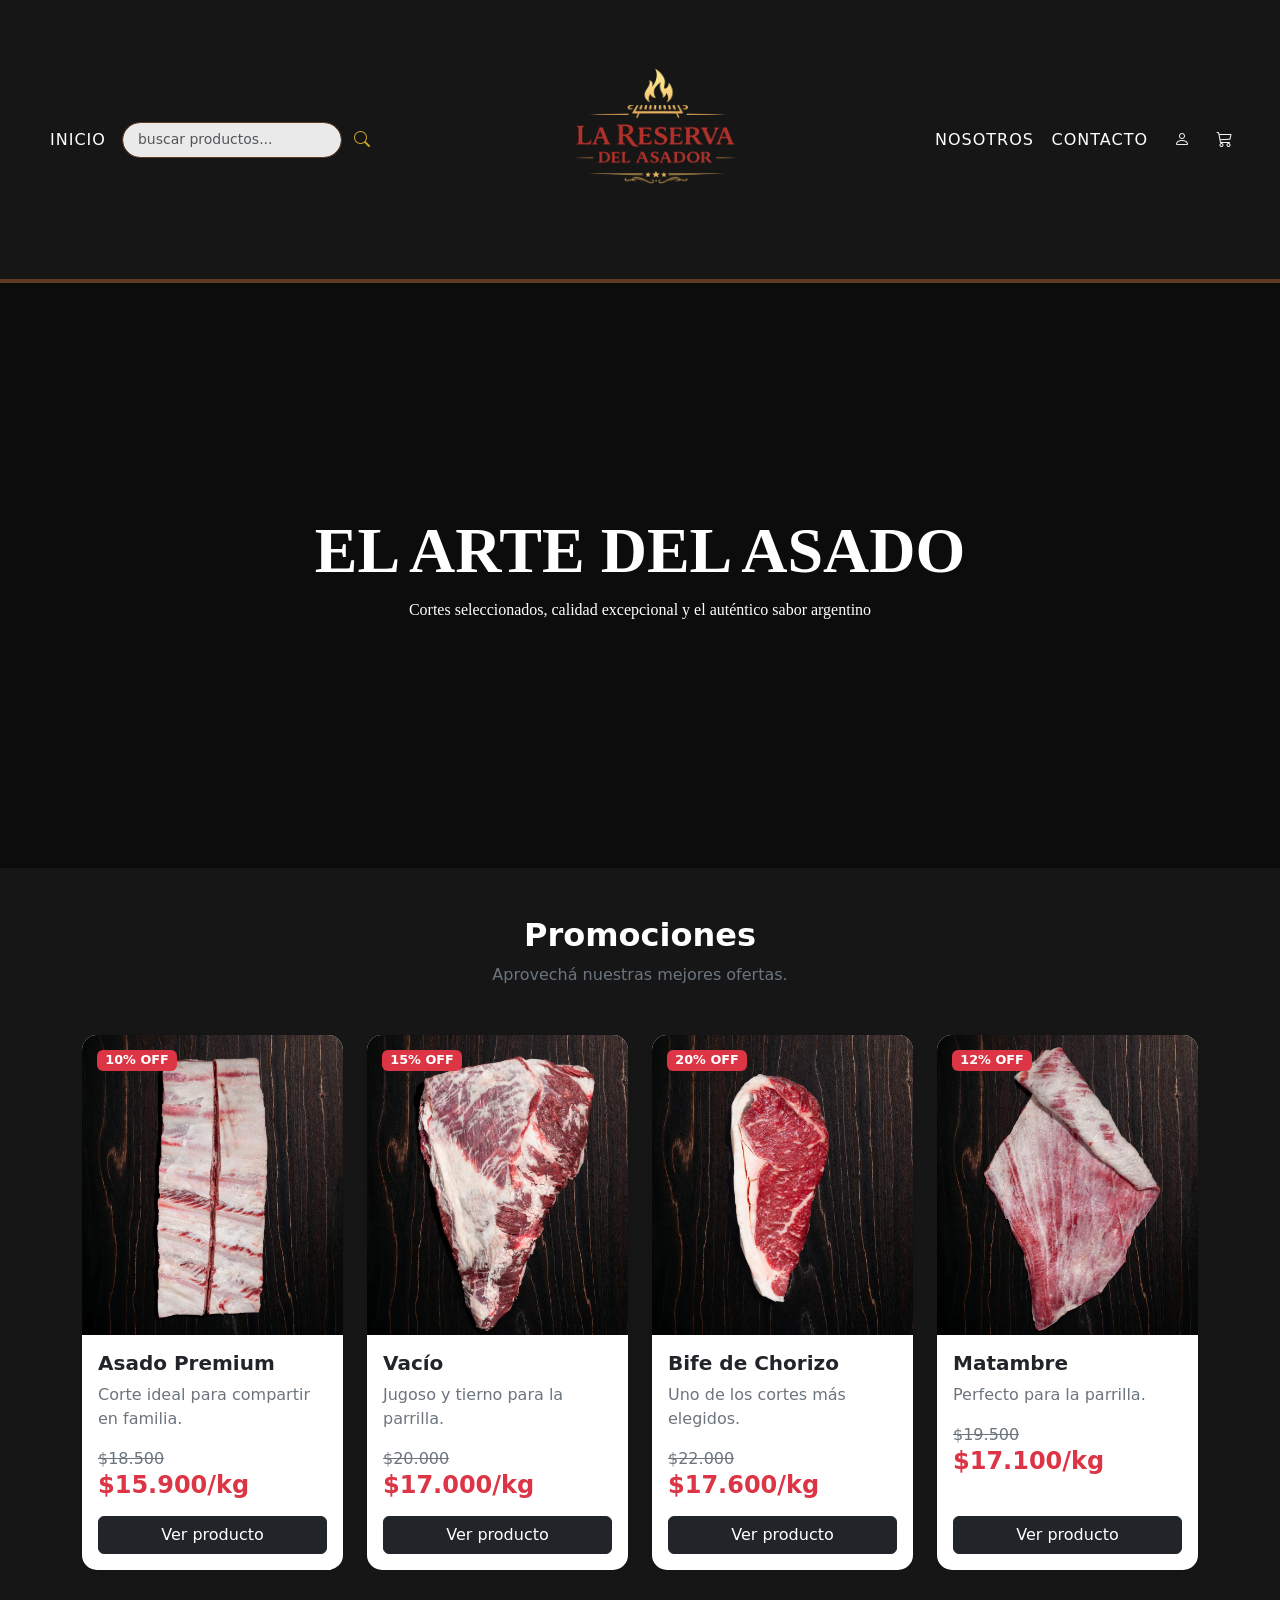
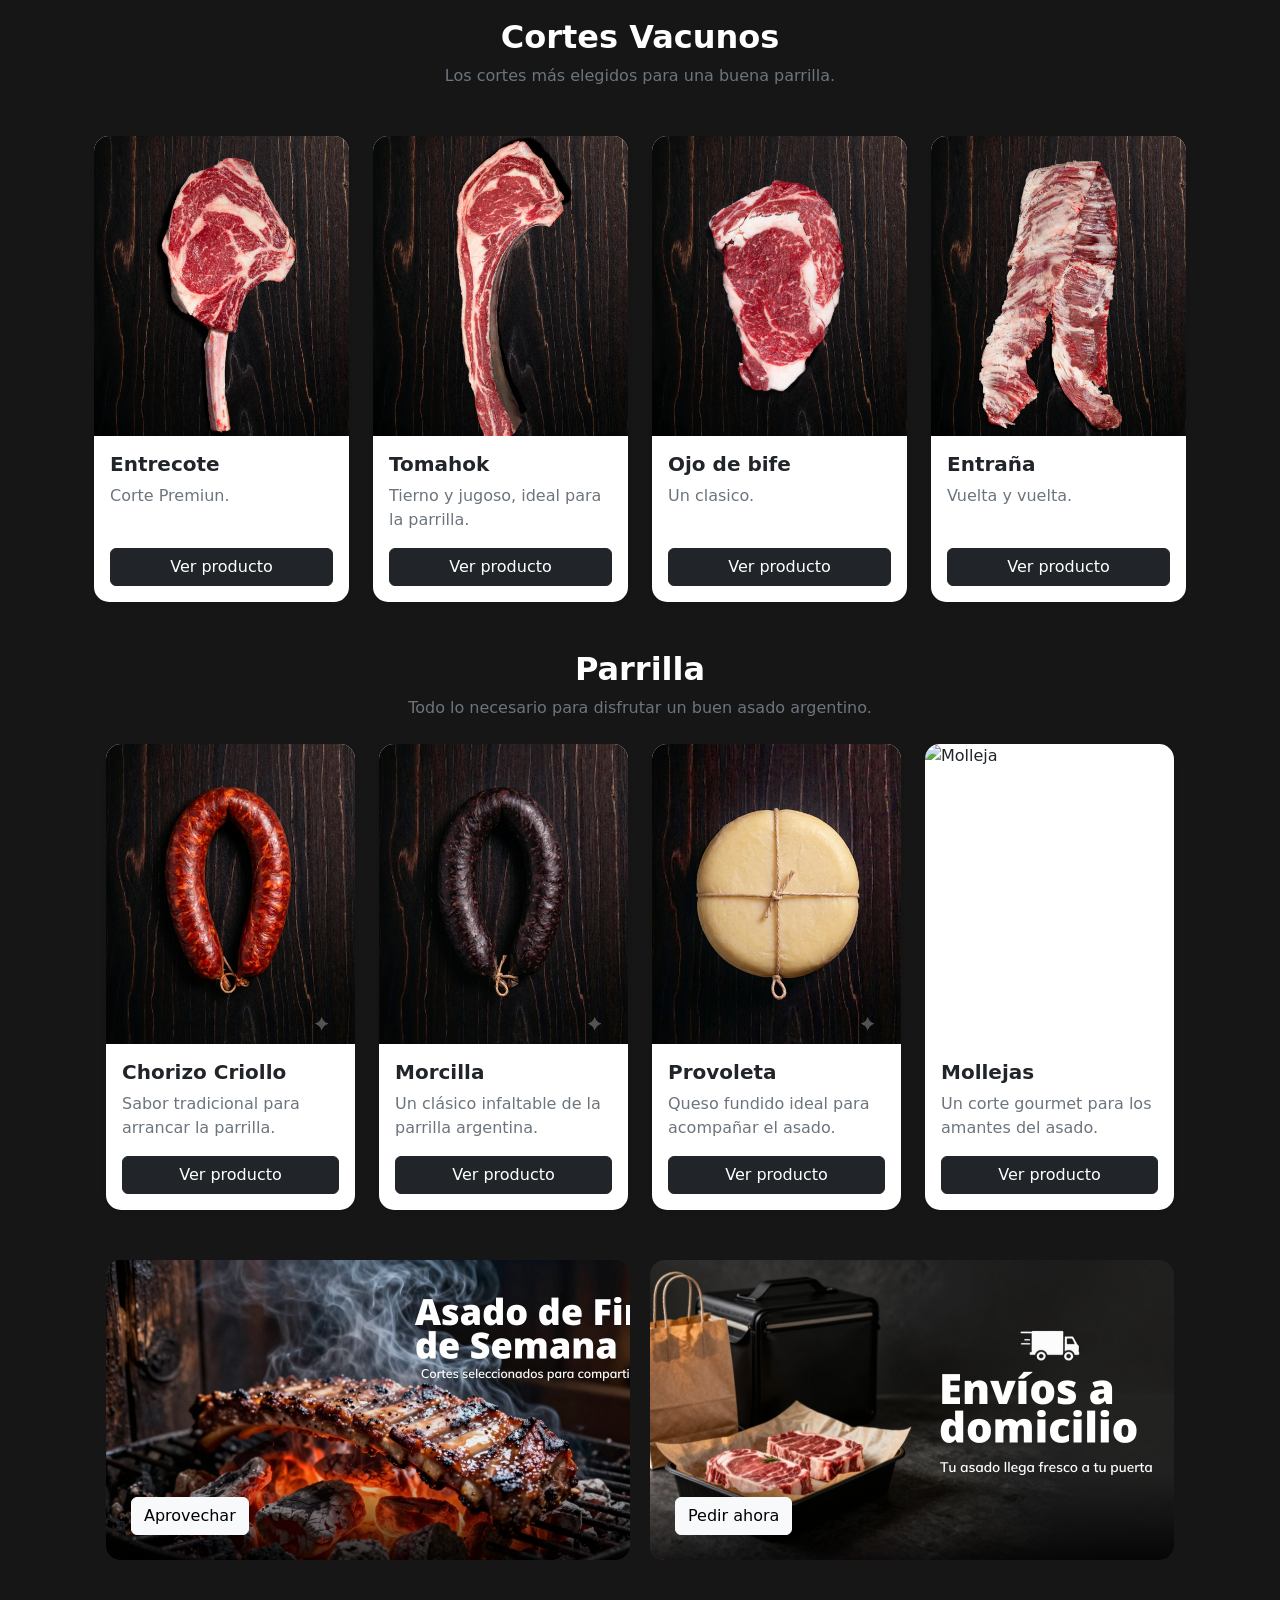
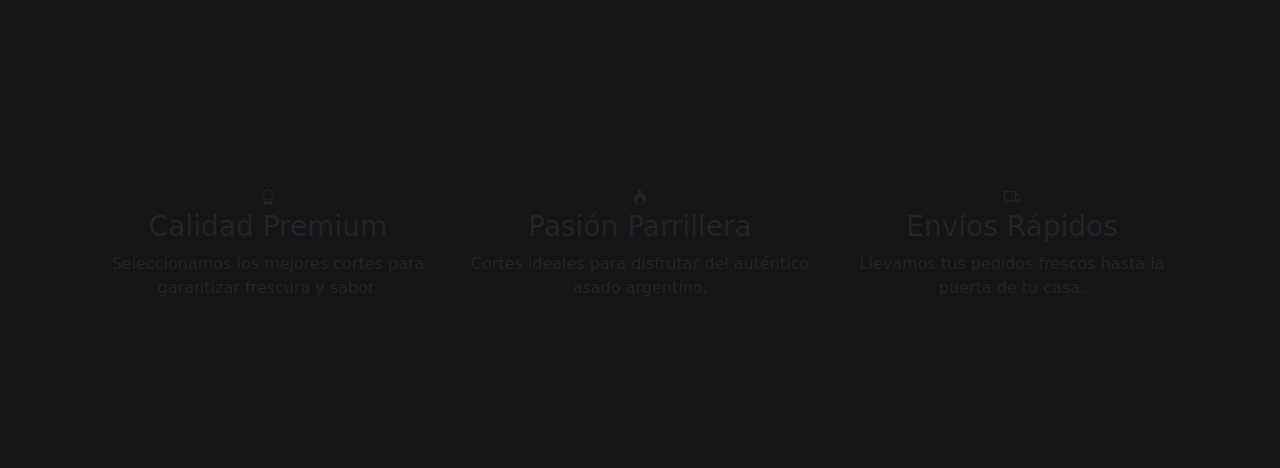
==== index.html @ 4f74feed "agrugue publicidades" ====
<!doctype html>
<html lang="es">

<head>
    <meta charset="UTF-8" />
    <meta name="viewport" content="width=device-width, initial-scale=1.0" />
    <meta name="description" content="Tienda de carne" />
    <meta name="author" content="Mariano Gonzalez, Maximo Paz, Matias Romano" />
    <meta name="keywords" content="carne,wagyu,premium,argentina" />
    <link
      rel="shortcut icon"
      href="./assets/img/logo.png"
      type="image/x-icon"
    />
    <link
      href="https://cdn.jsdelivr.net/npm/bootstrap@5.3.8/dist/css/bootstrap.min.css"
      rel="stylesheet"
      integrity="sha384-sRIl4kxILFvY47J16cr9ZwB07vP4J8+LH7qKQnuqkuIAvNWLzeN8tE5YBujZqJLB"
      crossorigin="anonymous"
    />
    <link rel="stylesheet" href="https://cdn.jsdelivr.net/npm/bootstrap-icons@1.13.1/font/bootstrap-icons.min.css">
    <link rel="stylesheet" href="css/style.css" />
    <title>La Reserva Del asador</title>
</head>

<body>
    <header>
      <nav class="navbar navbar-expand-lg">
     <div class="container-fluid">
          <button
            class="navbar-toggler"
            type="button"
            data-bs-toggle="collapse"
            data-bs-target="#navbarSupportedContent"
            aria-controls="navbarSupportedContent"
            aria-expanded="false"
            aria-label="Toggle navigation"
          >
            <span class="navbar-toggler-icon"></span>
          </button>
          <div class="collapse navbar-collapse" id="navbarSupportedContent">
          <section class="parte1 flex-grow-1">
            <div class="d-flex flex-column flex-lg-row align-items-lg-center gap-2 list-unstyled">
              <ul class="navbar-nav">
              <li class="nav-item">
                <a class="nav-link active text-white  text-decoration-none" aria-current="page" href="./index.html">INICIO</a>
              </li>
              </ul>
              <form class="d-flex" role="search">
              <input
                class="form-control form-control-sm"
                type="search"
                placeholder="buscar productos..."
                aria-label="search"
              />
              <button
              class="btn btn-outline-success" type="submit">
            <i class="bi bi-search"></i>
              </button>
            </form>
            </div>
          </section>
            <section class="parte2 d-flex flex-grow-1 justify-content-center py-2">
            <a href="." class="text-center mx-auto d-none d-lg-block">
              <img src="../assets/img/logo.png" alt="reserva del asador" width="350">
            </a>
          </section>
           <section class="parte3 d-flex flex-grow-1 flex-column flex-lg-row align-items-lg-center justify-content-lg-end ms-lg-auto gap-3">
            <div class="d-flex flex-column flex-lg-row align-items-lg-center gap-2">
                <a class="nav-link active text-white text-decoration-none" href="./pages/Nosotros.html">NOSOTROS</a>
                <a class="nav-link active text-white text-decoration-none" href="./pages/Contacto.html">CONTACTO</a>
            </div>
            <div class="d-flex gap-3">
             <a class="nav-link text-white" href="./pages/login.html"><i class="bi bi-person"></i></a>
              <a class="nav-link text-white" href="./pages/carrito.html"><i class="bi bi-cart3"></i></a>
            </div>
          </section>
          </div>
        </div>
      </nav>
    </header>
    <main>
        <section class="hero">
            <video autoplay muted loop playsinline>
            <source src="assets/img/hero.mp4" type="video/mp4">
            </video>
            <div class="overlay"></div>
            <div class="hero-content">
        <h1>  EL ARTE DEL ASADO</h1>
        <p>Cortes seleccionados, calidad excepcional y el auténtico sabor argentino</p>
      </div>
        </section>
       <section class="container py-5">
    <div class="text-center mb-5">
        <h2 class="fw-bold text-white"> Promociones</h2>
        <p class="text-secondary">Aprovechá nuestras mejores ofertas.</p>
    </div>
    <div class="row g-4">
        <div class="col-lg-3 col-md-6">
            <div class="card producto h-100 shadow-sm">
                <span class="badge bg-danger oferta">10% OFF</span>
                <img src="assets/img/asado-x7-et-b4302d19a2f95bd7f217579442209513-480-0.webp" class="card-img-top" alt="Asado">
                <div class="card-body d-flex flex-column">
                    <h5 class="card-title fw-bold">Asado Premium</h5>
                    <p class="card-text text-secondary">
                        Corte ideal para compartir en familia.
                    </p>
                    <p class="text-decoration-line-through text-secondary mb-0">
                        $18.500
                    </p>
                    <h4 class="text-danger fw-bold mb-3">
                        $15.900/kg
                    </h4>
                    <a href="./pages/error404.html" class="btn btn-dark mt-auto">
                        Ver producto
                    </a>
                </div>
            </div>
        </div>
        <div class="col-lg-3 col-md-6">
            <div class="card producto h-100 shadow-sm">
                <span class="badge bg-danger oferta">15% OFF</span>
                <img src="assets/img/punta-vacio-e4ce3d15fbaf72975f17579475606417-480-0.webp" class="card-img-top" alt="Vacío">
                <div class="card-body d-flex flex-column">
                    <h5 class="card-title fw-bold">Vacío</h5>
                    <p class="card-text text-secondary">
                        Jugoso y tierno para la parrilla.
                    </p>
                    <p class="text-decoration-line-through text-secondary mb-0">
                        $20.000
                    </p>
                    <h4 class="text-danger fw-bold mb-3">
                        $17.000/kg
                    </h4>
                    <a href="./pages/error404.html" class="btn btn-dark mt-auto">
                        Ver producto
                    </a>
                </div>
            </div>
        </div>
        <div class="col-lg-3 col-md-6">
            <div class="card producto h-100 shadow-sm">
                <span class="badge bg-danger oferta">20% OFF</span>
                <img src="assets/img/bife-angosto-et-2b1f290b19474d147717579452114239-480-0.webp" class="card-img-top" alt="Bife">
                <div class="card-body d-flex flex-column">
                    <h5 class="card-title fw-bold">Bife de Chorizo</h5>
                    <p class="card-text text-secondary">
                        Uno de los cortes más elegidos.
                    </p>
                    <p class="text-decoration-line-through text-secondary mb-0">
                        $22.000
                    </p>
                    <h4 class="text-danger fw-bold mb-3">
                        $17.600/kg
                    </h4>
                    <a href="./pages/error404.html" class="btn btn-dark mt-auto">
                        Ver producto
                    </a>
                </div>
            </div>
        </div>
        <div class="col-lg-3 col-md-6">
            <div class="card producto h-100 shadow-sm">
                <span class="badge bg-danger oferta">12% OFF</span>
                <img src="assets/img/matambre-et-2850015b5b3d0ee9ce17579472770587-480-0.webp" class="card-img-top" alt="Matambre">
                <div class="card-body d-flex flex-column">
                    <h5 class="card-title fw-bold">Matambre</h5>
                    <p class="card-text text-secondary">
                        Perfecto para la parrilla.
                    </p>
                    <p class="text-decoration-line-through text-secondary mb-0">
                        $19.500
                    </p>
                    <h4 class="text-danger fw-bold mb-3">
                        $17.100/kg
                    </h4>
                    <a href="pages/error404.html" class="btn btn-dark mt-auto">
                        Ver producto
                    </a>
                </div>
            </div>
        </div>
    </div>
    <section class="container py-5">

  <div class="text-center mb-5">
    <h2 class="fw-bold text-white"> Cortes Vacunos</h2>
    <p class="text-secondary">Los cortes más elegidos para una buena parrilla.</p>
  </div>

  <div class="row g-4">

    <div class="col-lg-3 col-md-6">
      <div class="card producto h-100 shadow-sm">
        <img src="assets/img/entrecot.webp" class="card-img-top" alt="Asado">

        <div class="card-body d-flex flex-column">
          <h5 class="card-title fw-bold">Entrecote</h5>

          <p class="card-text text-secondary">
            Corte Premiun.
          </p>

          <a href="./pages/asado.html" class="btn btn-dark mt-auto">
            Ver producto
          </a>
        </div>
      </div>
    </div>

    <!-- Vacío -->
    <div class="col-lg-3 col-md-6">
      <div class="card producto h-100 shadow-sm">
        <img src="assets/img/tomahawk.webp" class="card-img-top" alt="Vacío">

        <div class="card-body d-flex flex-column">
          <h5 class="card-title fw-bold">Tomahok</h5>

          <p class="card-text text-secondary">
            Tierno y jugoso, ideal para la parrilla.
          </p>

          <a href="./pages/vacio.html" class="btn btn-dark mt-auto">
            Ver producto
          </a>
        </div>
      </div>
    </div>

    <!-- Bife -->
    <div class="col-lg-3 col-md-6">
      <div class="card producto h-100 shadow-sm">
        <img src="assets/img/ojo de fibe.webp" class="card-img-top" alt="Bife">

        <div class="card-body d-flex flex-column">
          <h5 class="card-title fw-bold">Ojo de bife</h5>

          <p class="card-text text-secondary">
            Un clasico.
          </p>

          <a href="./pages/bife.html" class="btn btn-dark mt-auto">
            Ver producto
          </a>
        </div>
      </div>
    </div>

    <!-- Matambre -->
    <div class="col-lg-3 col-md-6">
      <div class="card producto h-100 shadow-sm">
        <img src="assets/img/entraña.webp" class="card-img-top" alt="Matambre">

        <div class="card-body d-flex flex-column">
          <h5 class="card-title fw-bold">Entraña</h5>

          <p class="card-text text-secondary">
            Vuelta y vuelta.
          </p>

          <a href="./pages/matambr" class="btn btn-dark mt-auto">
            Ver producto
          </a>
        </div>
      </div>
    </div>

  </div>
  <section class="container py-5">

  <div class="text-center mb-4">
    <h2 class="fw-bold text-white">Parrilla</h2>
    <p class="text-secondary">
      Todo lo necesario para disfrutar un buen asado argentino.
    </p>
  </div>


  <div class="row g-4">

    <div class="col-lg-3 col-md-6">
      <div class="card producto h-100 shadow-sm">

        <img src="assets/img/Gemini_Generated_Image_dvu68edvu68edvu6.png" 
        class="card-img-top imagen-producto" 
        alt="Chorizo">

        <div class="card-body d-flex flex-column">

          <h5 class="fw-bold">
            Chorizo Criollo
          </h5>

          <p class="text-secondary">
            Sabor tradicional para arrancar la parrilla.
          </p>

          <a href="assets/img/Gemini_Generated_Image_dvu68edvu68edvu6.png" 
          class="btn btn-dark mt-auto">
            Ver producto
          </a>

        </div>

      </div>
    </div>


    <div class="col-lg-3 col-md-6">
      <div class="card producto h-100 shadow-sm">

        <img src="assets/img/Morcilla.png" 
        class="card-img-top imagen-producto" 
        alt="Morcilla">

        <div class="card-body d-flex flex-column">

          <h5 class="fw-bold">
            Morcilla
          </h5>

          <p class="text-secondary">
            Un clásico infaltable de la parrilla argentina.
          </p>

          <a href="./pages/morcilla.html" 
          class="btn btn-dark mt-auto">
            Ver producto
          </a>

        </div>

      </div>
    </div>


    <div class="col-lg-3 col-md-6">
      <div class="card producto h-100 shadow-sm">

        <img src="assets/img/provoleta.png" 
        class="card-img-top imagen-producto" 
        alt="Provoleta">

        <div class="card-body d-flex flex-column">

          <h5 class="fw-bold">
            Provoleta
          </h5>

          <p class="text-secondary">
            Queso fundido ideal para acompañar el asado.
          </p>

          <a href="./pages/provoleta.html" 
          class="btn btn-dark mt-auto">
            Ver producto
          </a>

        </div>

      </div>
    </div>


    <div class="col-lg-3 col-md-6">
      <div class="card producto h-100 shadow-sm">

        <img src="assets/img/molleja.jpg" 
        class="card-img-top imagen-producto" 
        alt="Molleja">

        <div class="card-body d-flex flex-column">

          <h5 class="fw-bold">
            Mollejas
          </h5>

          <p class="text-secondary">
            Un corte gourmet para los amantes del asado.
          </p>

          <a href="./pages/molleja.html" 
          class="btn btn-dark mt-auto">
            Ver producto
          </a>

        </div>

      </div>
    </div>

  </div>
  <section class="publicidades">

  <div class="publicidad">
    <img src="assets/img/Publicidad.jpg" alt="Promo asado">

    <div class="publicidad-texto">

      <a href="#" class="btn btn-light">
        Aprovechar
      </a>
    </div>

  </div>


  <div class="publicidad">
    <img src="assets/img/Publicidad Envíos a domicilio.jpg" alt="Envíos">

    <div class="publicidad-texto">

      <a href="#" class="btn btn-light">
        Pedir ahora
      </a>
    </div>

  </div>

</section>

</section>
</section>

<section class="calidad-section">

    <div class="container">

        <div class="row text-center">

            <div class="col-lg-4 mb-4">

                <div class="beneficio-card">

                    <div class="beneficio-icono">
                        <i class="bi bi-award"></i>
                    </div>

                    <h3 class="beneficio-titulo">
                        Calidad Premium
                    </h3>

                    <p class="beneficio-texto">
                        Seleccionamos los mejores cortes para garantizar frescura y sabor.
                    </p>

                </div>

            </div>

            <div class="col-lg-4 mb-4">

                <div class="beneficio-card">

                    <div class="beneficio-icono">
                        <i class="bi bi-fire"></i>
                    </div>

                    <h3 class="beneficio-titulo">
                        Pasión Parrillera
                    </h3>

                    <p class="beneficio-texto">
                        Cortes ideales para disfrutar del auténtico asado argentino.
                    </p>

                </div>

            </div>

            <div class="col-lg-4 mb-4">

                <div class="beneficio-card">

                    <div class="beneficio-icono">
                        <i class="bi bi-truck"></i>
                    </div>

                    <h3 class="beneficio-titulo">
                        Envíos Rápidos
                    </h3>

                    <p class="beneficio-texto">
                        Llevamos tus pedidos frescos hasta la puerta de tu casa.
                    </p>

                </div>

            </div>

        </div>

    </div>


    <script src="https://cdn.jsdelivr.net/npm/bootstrap@5.3.8/dist/js/bootstrap.bundle.min.js"
        integrity="sha384-FKyoEForCGlyvwx9Hj09JcYn3nv7wiPVlz7YYwJrWVcXK/BmnVDxM+D2scQbITxI"
        crossorigin="anonymous"></script>
</body>

</html>
---- css/style.css ----
:root {
    --color-negro: #161616;
    --color-madera: #5e3a22;
    --color-dorado: #c9a227;
    --color-blanco: #f5f5f5;
    --color-gris: #eaeaea;
}
.hero{
    position: relative;
    width: 100%;
    height: 65vh;
    overflow: hidden;
}

.hero video{
    width: 100%;
    height: 100%;
    object-fit: cover;
}
.overlay{
    position: absolute;
    top: 0;
    left: 0;
    width: 100%;
    height: 100%;
    background: rgba(0, 0, 0, 0.45); 
    z-index: 1;
}


.hero-content{
    position: absolute;
    top: 0;
    left: 0;
    width: 100%;
    height: 100%;

    display: flex;
    flex-direction: column;
    justify-content: center; 
    align-items: center;    

    z-index: 2;
    color: white;
    text-align: center;
}

.hero-content h1{
    font-family:"cinzel";
    font-size: 4rem;
    font-weight: bold;
}


.hero-content p{
    font-family: "montserrat";
    font-size: 1.0rem;
    
}
@media (max-width: 768px){

    .hero{
        height: 50vh;
    }

    .hero-content h1{
        font-size: 2.2rem;
    }

    .hero-content p{
        font-size: 1rem;
    }
 }

.navbar{
    background-color: var(--color-negro);
    padding: 15px 30px;
    display: flex;
    justify-content: space-between;
    align-items: center ;
    position: sticky;
    top: 0;
    border-bottom: 4px solid var(--color-madera); 
    text-decoration: none;
}
.parte1 .nav-link{
    flex-grow: 1;
    padding: 0 30px;
    color: var(--color-blanco);
    font-weight: 500;
    letter-spacing: 1px;
    text-decoration: none;
}
.parte1 .form-control{
    background-color: var(--color-gris);
    border:1px solid var(--color-madera);
    color: var(--color-negro);
    border-radius: 20px;
    padding: 6px 15px;
    min-width: 220px;
}
.parte1  .form-control:focus{
    background-color: var(--color-blanco);
    border-color: var(--color-dorado);
    box-shadow: 0 0 0 0. 15rem rgba(201, 162, 39);
} 
.parte1 .nav-link:hover
.parte1 .nav-link.active{
    color: var(--color-dorado);
}
.parte1 .btn-outline-success{
    color: var(--color-dorado);
    border-color: var(--color-dorado);
    border: none;
}
.parte1 .btn-outline-success:hover{
    background-color: var(--color-dorado);
    color: var(--color-negro);
    border-color: var(--color-dorado);

}
.parte3 .nav-link{
    font-weight: 500;
    letter-spacing: 1px;
    padding: 0.5rem 0.3rem;
}
.parte3 .nav-link:hover{
    color: var(--color-dorado);
}
.parte3 .bi{
    color: var(--color-blanco);
    transition: all 0.3 ease;
}
.parte3 .bi:hover{
    color: var(--color-dorado);
}

.producto{
    border: none;
    border-radius: 15px;
    overflow: hidden;
    transition: .3s;
    
}

.producto img{
    height: 300px;
    object-fit: cover;
    
}

.producto:hover{
    transform: translateY(-8px);
    box-shadow: 0 .5rem 1rem rgba(0,0,0,.25);
}

.oferta{
    position: absolute;
    top: 15px;
    left: 15px;
    z-index: 2;
    font-size: .8rem;
}

.producto .btn:hover{
    background: #C9A227;
    color: #161616;
}
.publicidades {
    display: flex;
    gap: 20px;
    padding: 50px 0;
}


.publicidad {
    position: relative;
    width: 50%;
    height: 300px;
    overflow: hidden;
    border-radius: 15px;
}


.publicidad img {
    width: 100%;
    height: 100%;
    object-fit: cover;
}


.publicidad-texto {
    position: absolute;
    bottom: 0;
    width: 100%;
    padding: 25px;
    color: white;
    background: linear-gradient(
        transparent,
        rgba(0,0,0,0.8)
    );
}
@media (max-width: 767px) {

    .publicidades {
        display: none;
    }

}
body{
    background-color: #161616;
}
.calidad-section{
    background: #161616;
    padding: 80px 0;
}
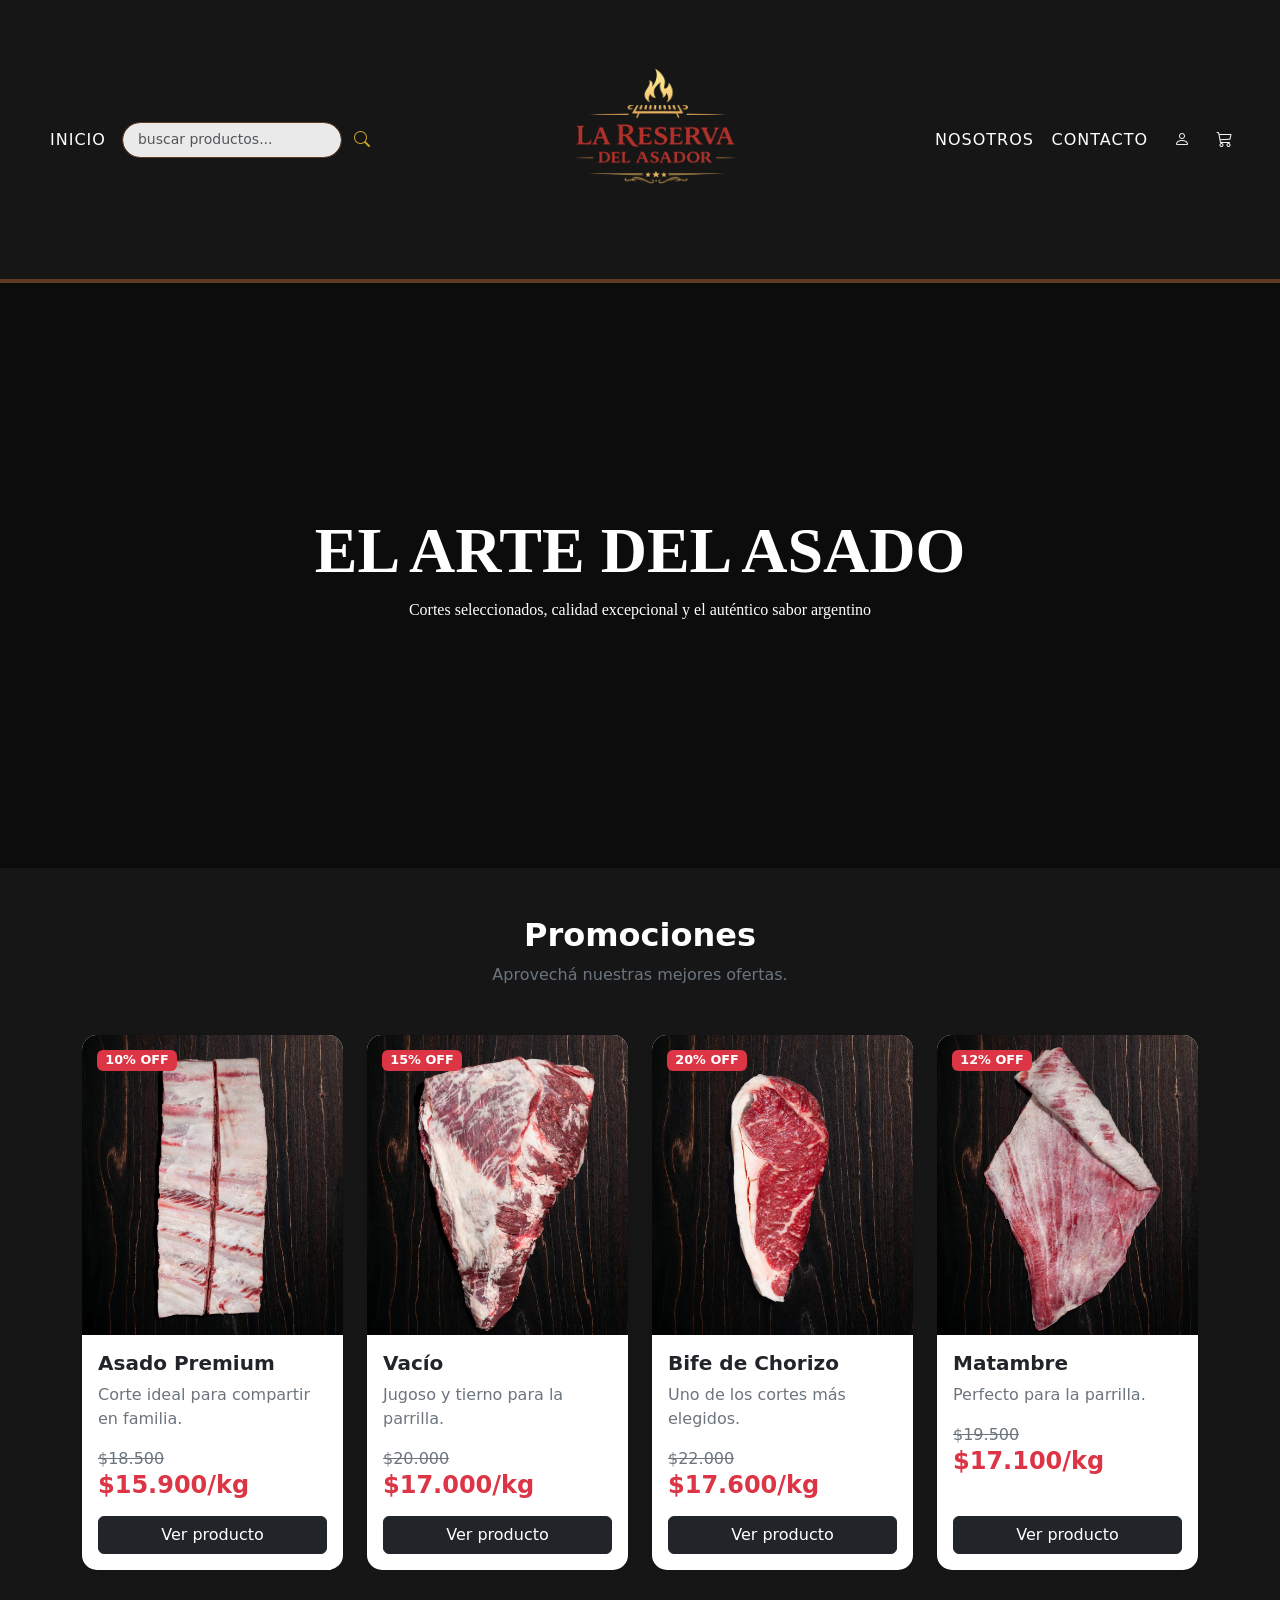
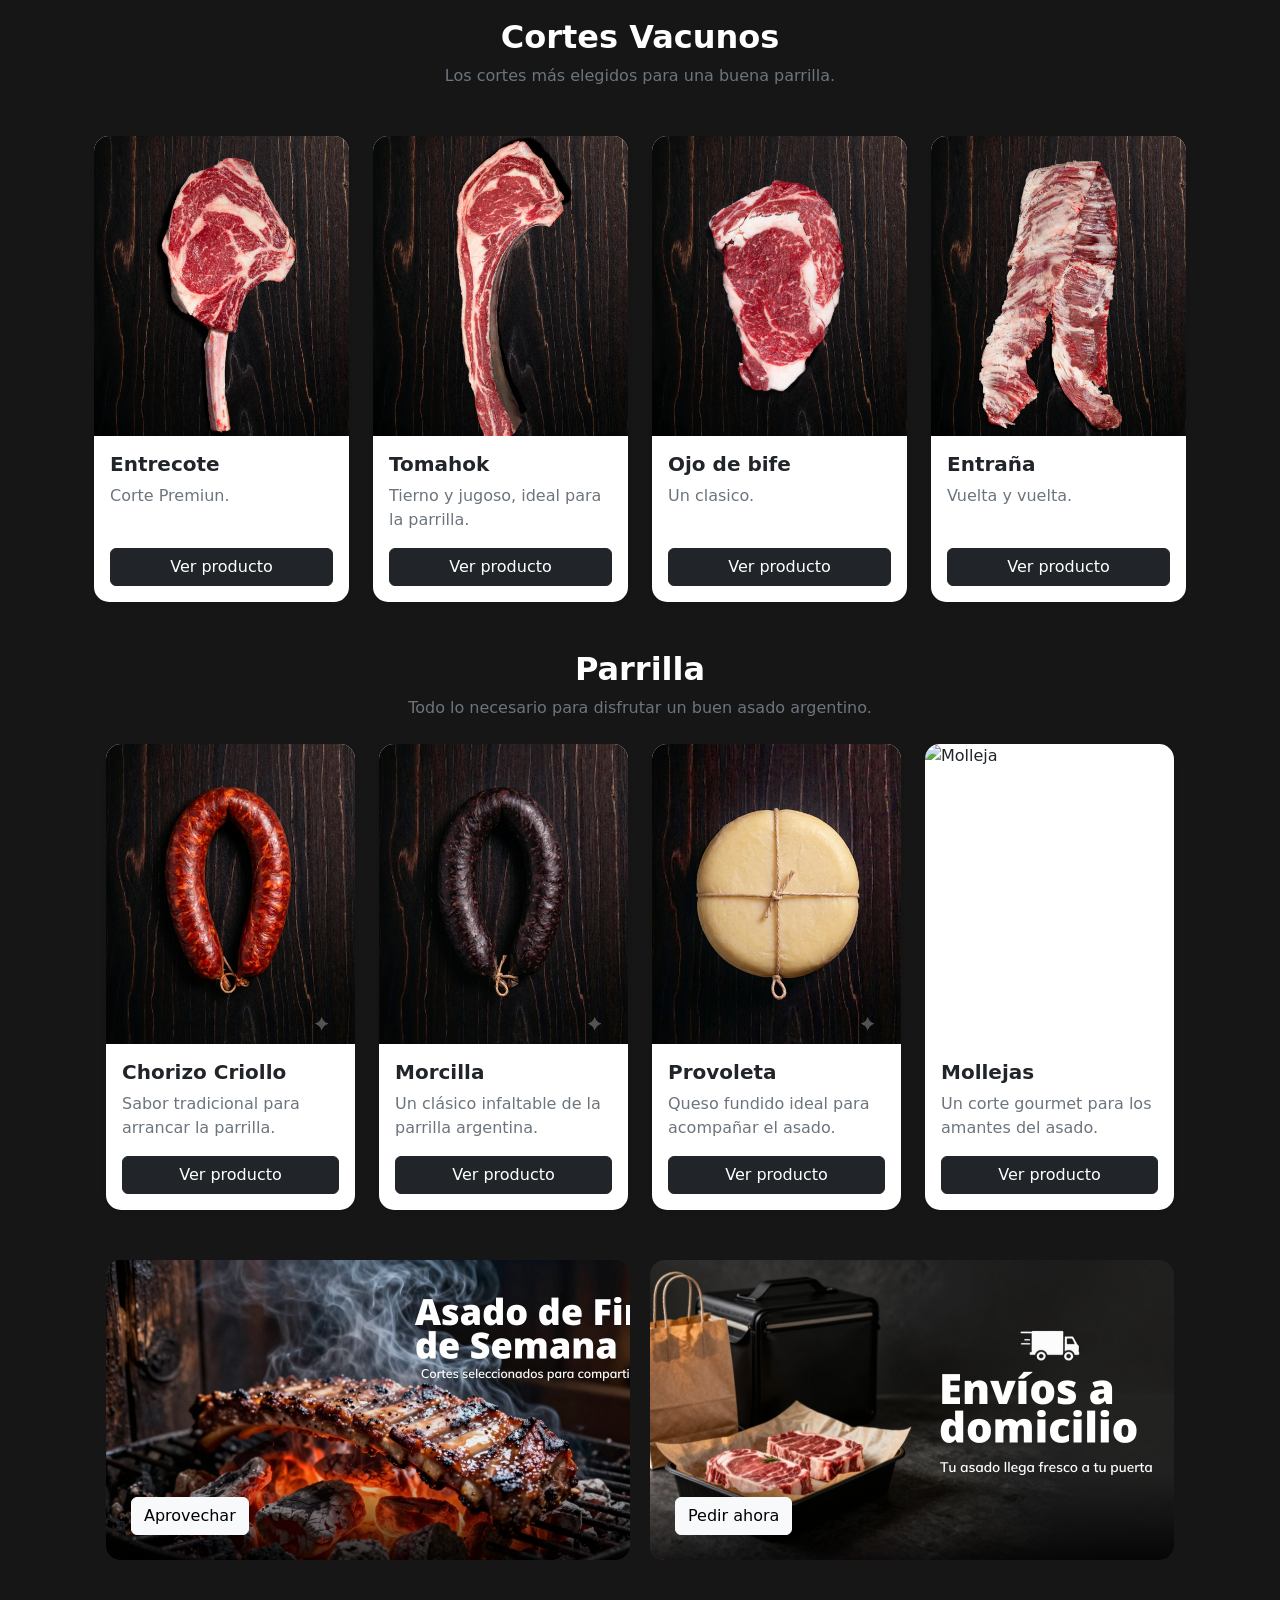
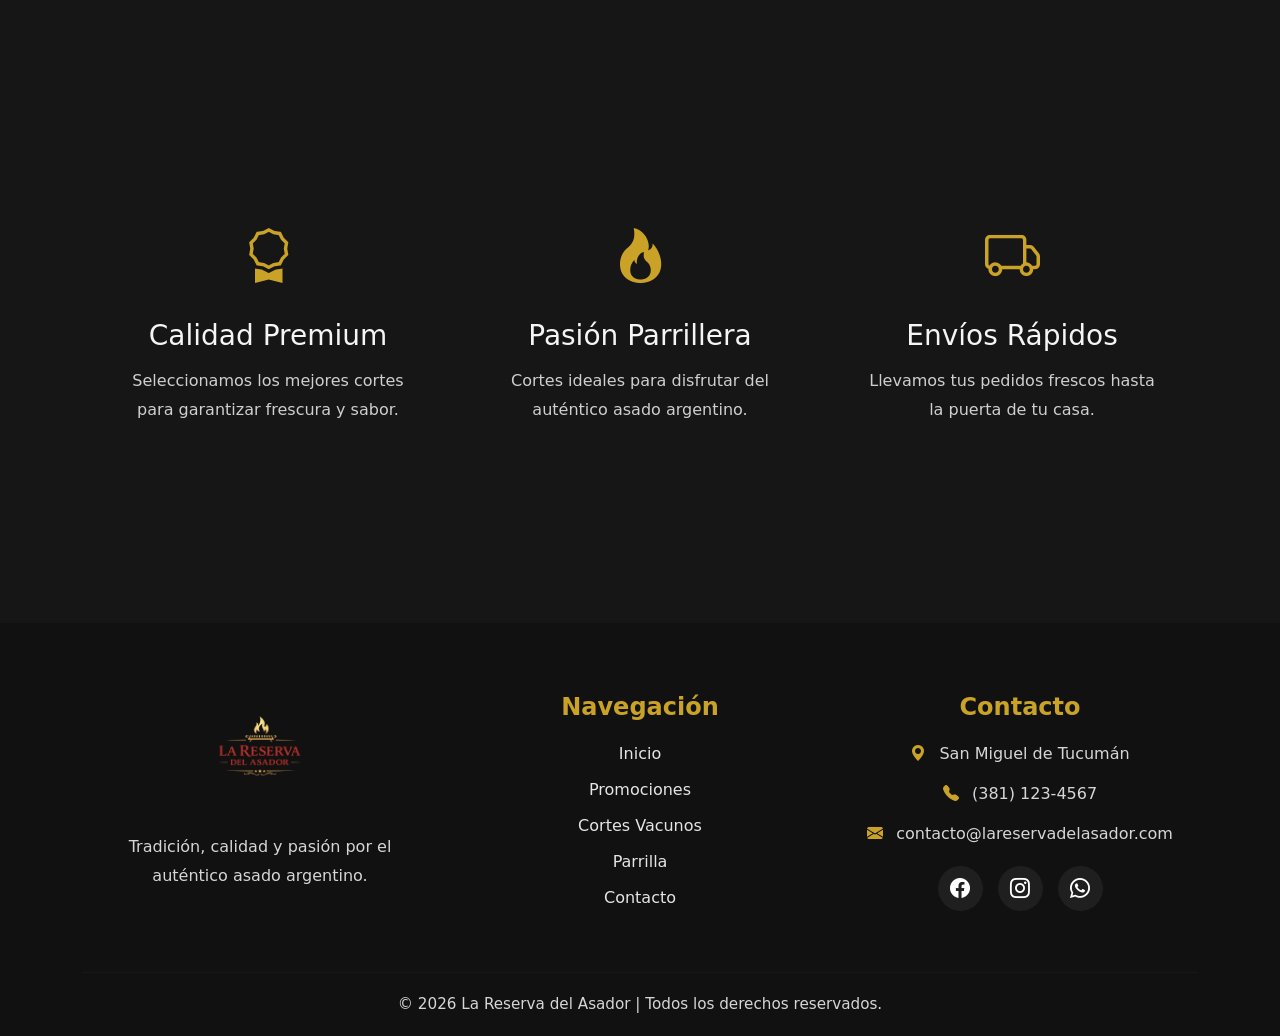
==== commit c7383ff3: "hice algunas correcciones con respecto a las cards" ====
--- a/index.html
+++ b/index.html
@@ -491,7 +491,103 @@
         </div>
 
     </div>
-
+    
+</section>
+
+    </main>
+
+        <footer class="footer-reserva">
+
+    <div class="container">
+
+        <div class="row gy-5 text-center">
+
+            <!-- Logo -->
+            <div class="col-12 col-md-6 col-lg-4">
+
+                <img src="./assets/img/logo.png"
+                     alt="Logo La Reserva del Asador"
+                     class="logo-footer">
+
+                <p class="footer-descripcion">
+                    Tradición, calidad y pasión por el auténtico asado argentino.
+                </p>
+
+            </div>
+
+            <!-- Navegación -->
+            <div class="col-12 col-md-6 col-lg-4">
+
+                <h4>Navegación</h4>
+
+                <ul class="footer-links">
+
+                    <li><a href="#">Inicio</a></li>
+
+                    <li><a href="#">Promociones</a></li>
+
+                    <li><a href="#">Cortes Vacunos</a></li>
+
+                    <li><a href="#">Parrilla</a></li>
+
+                    <li><a href="#">Contacto</a></li>
+
+                </ul>
+
+            </div>
+
+            <!-- Contacto -->
+            <div class="col-12 col-lg-4">
+
+                <h4>Contacto</h4>
+
+                <p>
+                    <i class="bi bi-geo-alt-fill"></i>
+                    San Miguel de Tucumán
+                </p>
+
+                <p>
+                    <i class="bi bi-telephone-fill"></i>
+                    (381) 123-4567
+                </p>
+
+                <p>
+                    <i class="bi bi-envelope-fill"></i>
+                    contacto@lareservadelasador.com
+                </p>
+
+                <div class="redes">
+
+                    <a href="#">
+                        <i class="bi bi-facebook"></i>
+                    </a>
+
+                    <a href="#">
+                        <i class="bi bi-instagram"></i>
+                    </a>
+
+                    <a href="#">
+                        <i class="bi bi-whatsapp"></i>
+                    </a>
+
+                </div>
+
+            </div>
+
+        </div>
+
+        <hr>
+
+        <p class="copyright">
+            © 2026 La Reserva del Asador | Todos los derechos reservados.
+        </p>
+
+    </div>
+
+    </footer>
+    <script src="https://cdn.jsdelivr.net/npm/bootstrap@5.3.8/dist/js/bootstrap.bundle.min.js"
+        integrity="sha384-FKyoEForCGlyvwx9Hj09JcYn3nv7wiPVlz7YYwJrWVcXK/BmnVDxM+D2scQbITxI"
+        crossorigin="anonymous"></script>
 
     <script src="https://cdn.jsdelivr.net/npm/bootstrap@5.3.8/dist/js/bootstrap.bundle.min.js"
         integrity="sha384-FKyoEForCGlyvwx9Hj09JcYn3nv7wiPVlz7YYwJrWVcXK/BmnVDxM+D2scQbITxI"
--- a/css/style.css
+++ b/css/style.css
@@ -214,3 +214,118 @@
     background: #161616;
     padding: 80px 0;
 }
+.beneficio-card{
+    padding: 30px;
+    transition: .3s;
+}
+
+.beneficio-card:hover{
+    transform: translateY(-10px);
+}
+
+.beneficio-icono{
+    font-size: 55px;
+    color: #C9A227;
+    margin-bottom: 20px;
+}
+
+.beneficio-titulo{
+    color: #F5F5F5;
+    margin-bottom: 15px;
+}
+
+.beneficio-texto{
+    color: #cfcfcf;
+    line-height: 1.8;
+}
+.footer-reserva{
+    background-color: #111;
+    padding: 70px 0 20px;
+}
+
+.logo-footer{
+    width: 180px;
+    display: block;
+    margin: 0 auto 20px;
+}
+
+.footer-descripcion{
+    color: #cfcfcf;
+    line-height: 1.8;
+    max-width: 280px;
+    margin: auto;
+}
+
+.footer-reserva h4{
+    color: #C9A227;
+    margin-bottom: 20px;
+    font-weight: 700;
+}
+
+.footer-links{
+    list-style: none;
+    padding: 0;
+    margin: 0;
+}
+
+.footer-links li{
+    margin-bottom: 12px;
+}
+
+.footer-links a{
+    color: #e5e5e5;
+    text-decoration: none;
+    transition: .3s;
+}
+
+.footer-links a:hover{
+    color: #C9A227;
+}
+
+.footer-reserva p{
+    color: #d6d6d6;
+}
+
+.footer-reserva p i{
+    color: #C9A227;
+    margin-right: 8px;
+}
+
+.redes{
+    display: flex;
+    justify-content: center;
+    gap: 15px;
+    margin-top: 20px;
+}
+
+.redes a{
+    width: 45px;
+    height: 45px;
+    border-radius: 50%;
+    background: #1f1f1f;
+    display: flex;
+    justify-content: center;
+    align-items: center;
+    color: #fff;
+    font-size: 20px;
+    transition: .3s;
+    text-decoration: none;
+}
+
+.redes a:hover{
+    background-color: #C9A227;
+    color: #111;
+    transform: translateY(-5px);
+}
+
+.footer-reserva hr{
+    border-color: #333;
+    margin: 50px 0 20px;
+}
+
+.copyright{
+    text-align: center;
+    color: #8f8f8f;
+    margin-bottom: 0;
+    font-size: .95rem;
+}
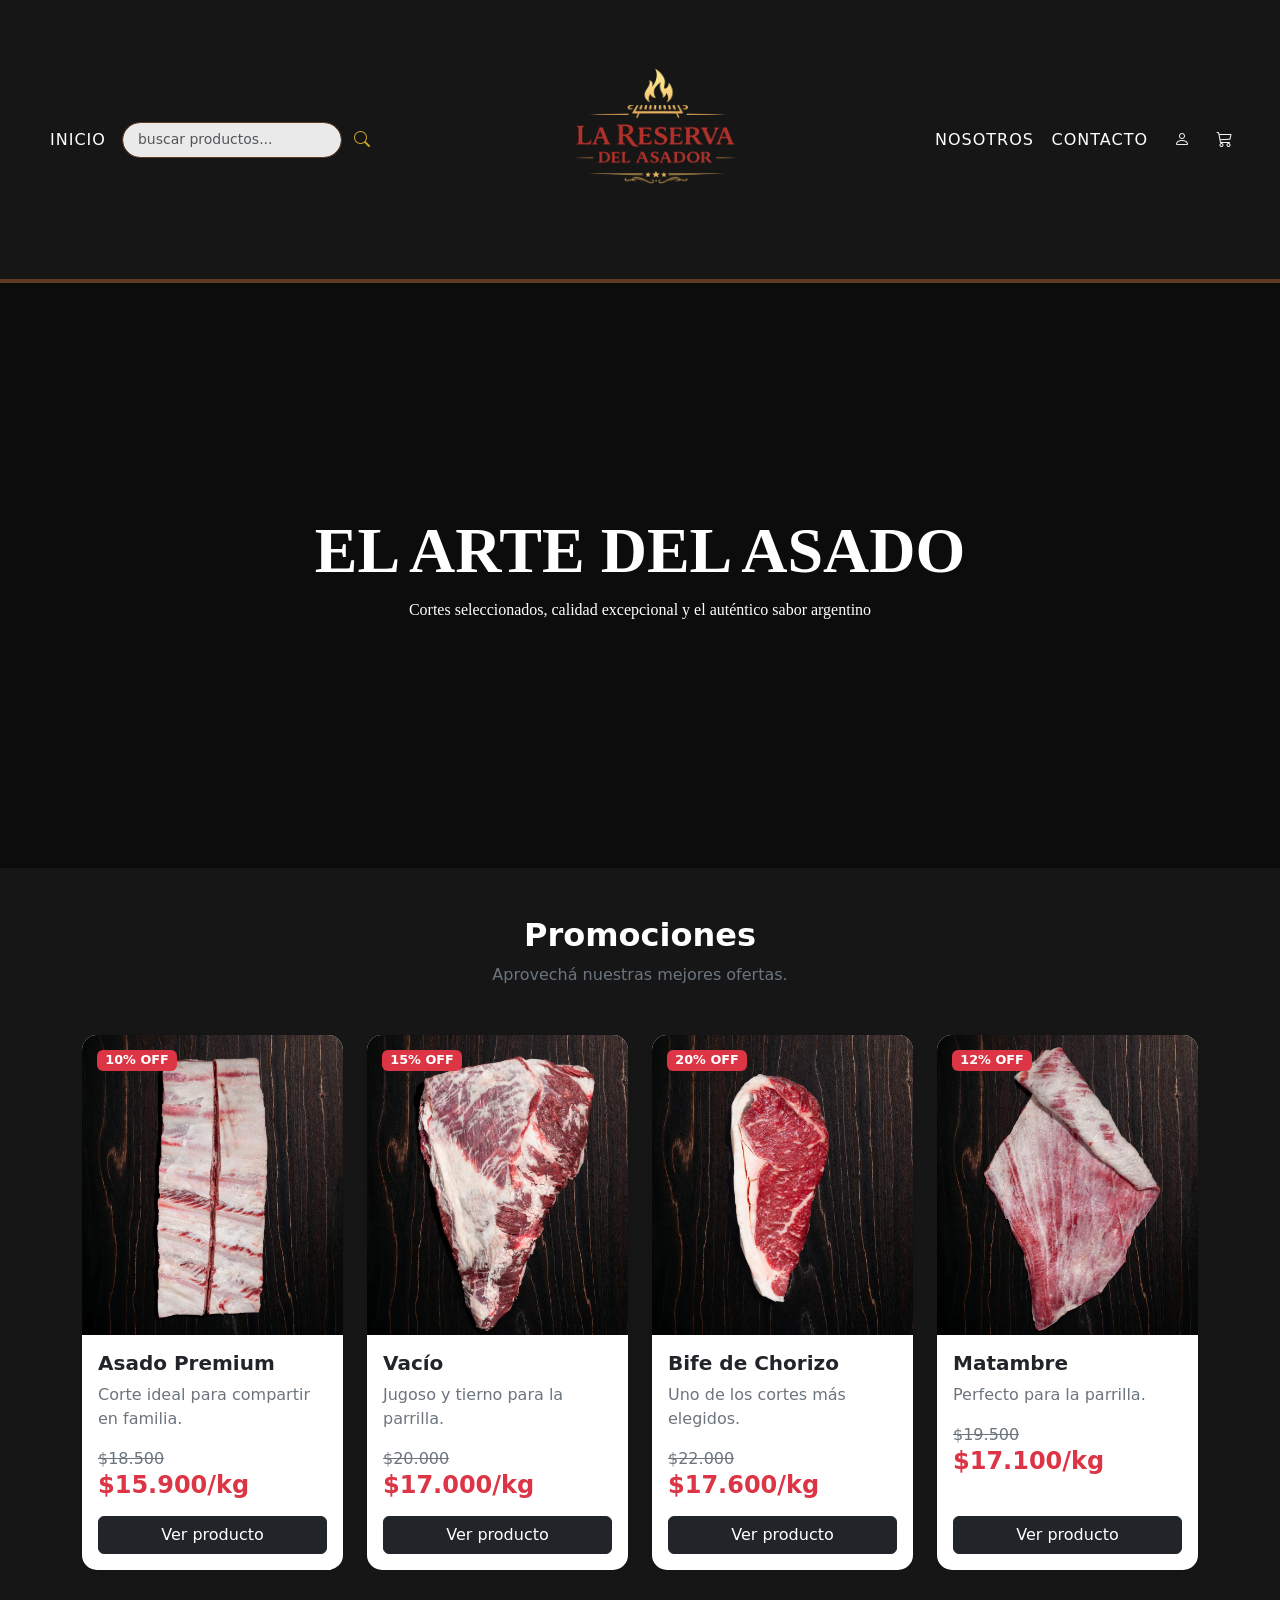
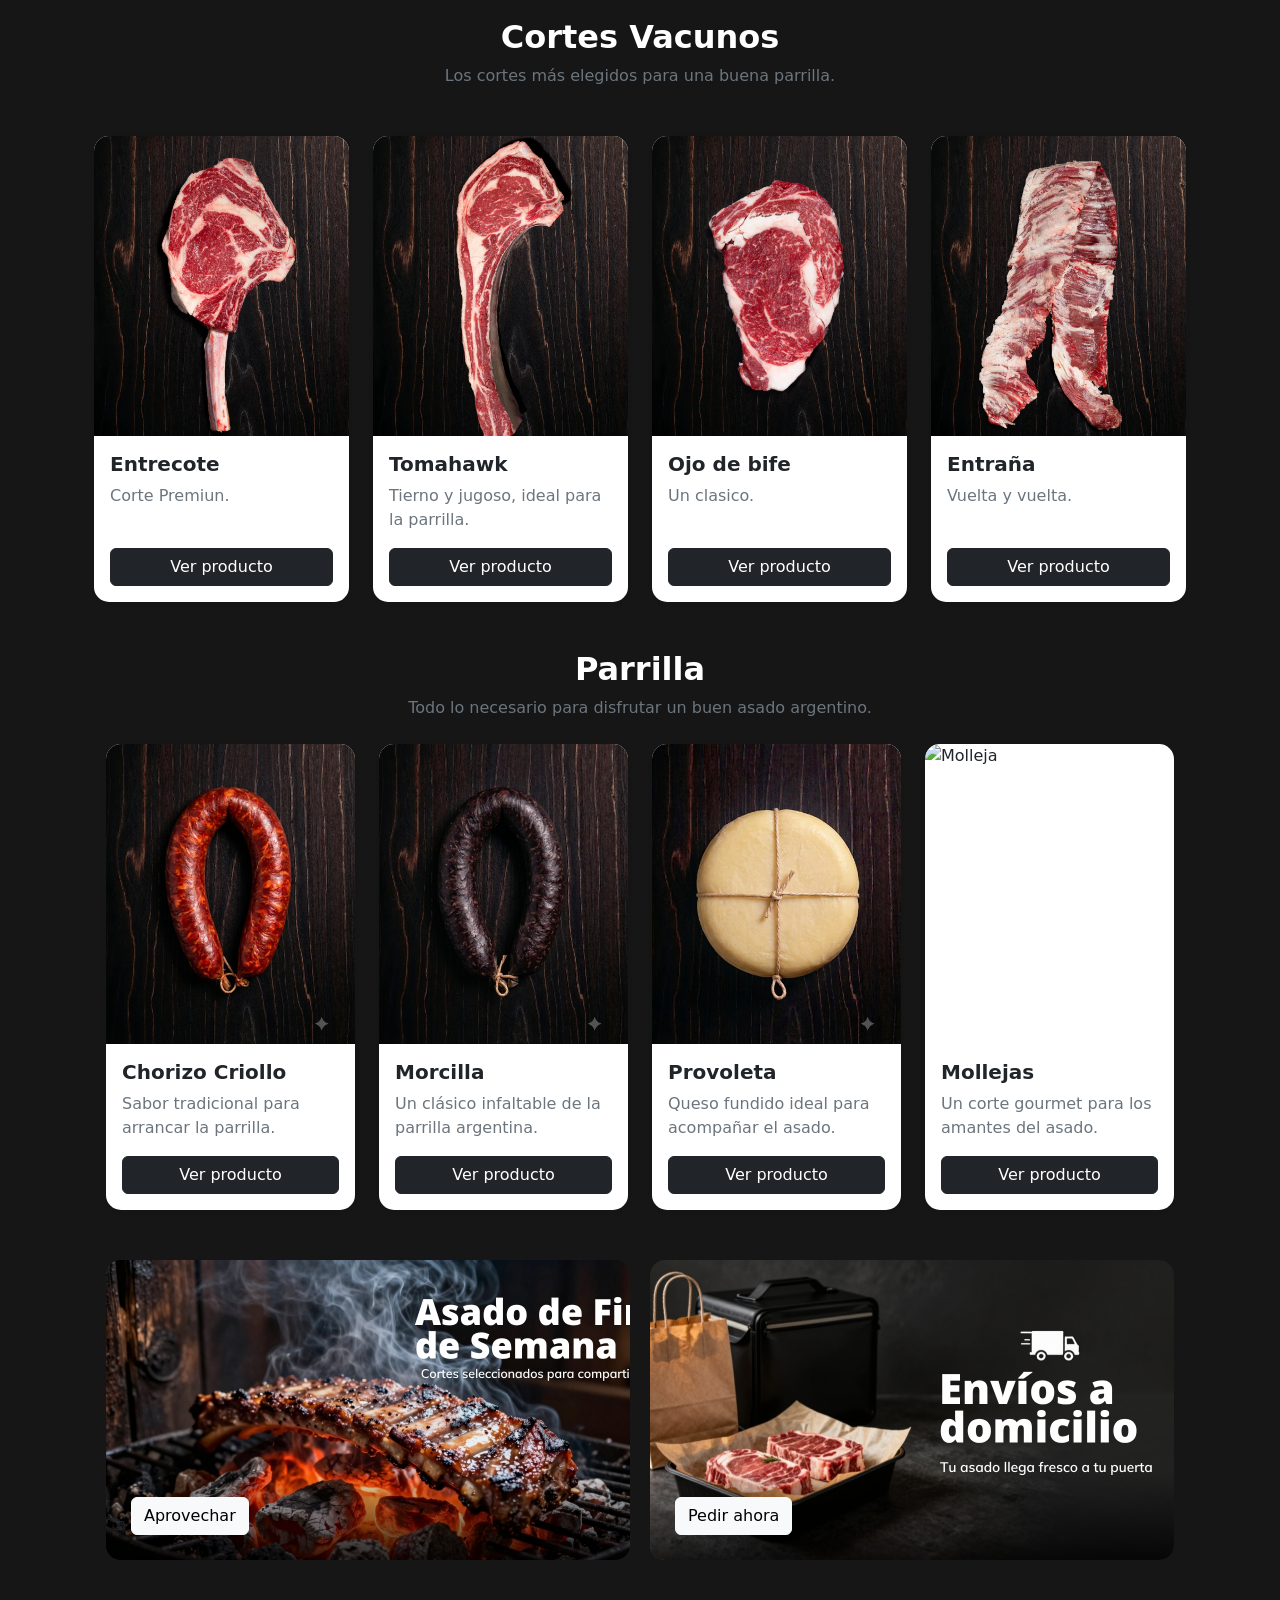
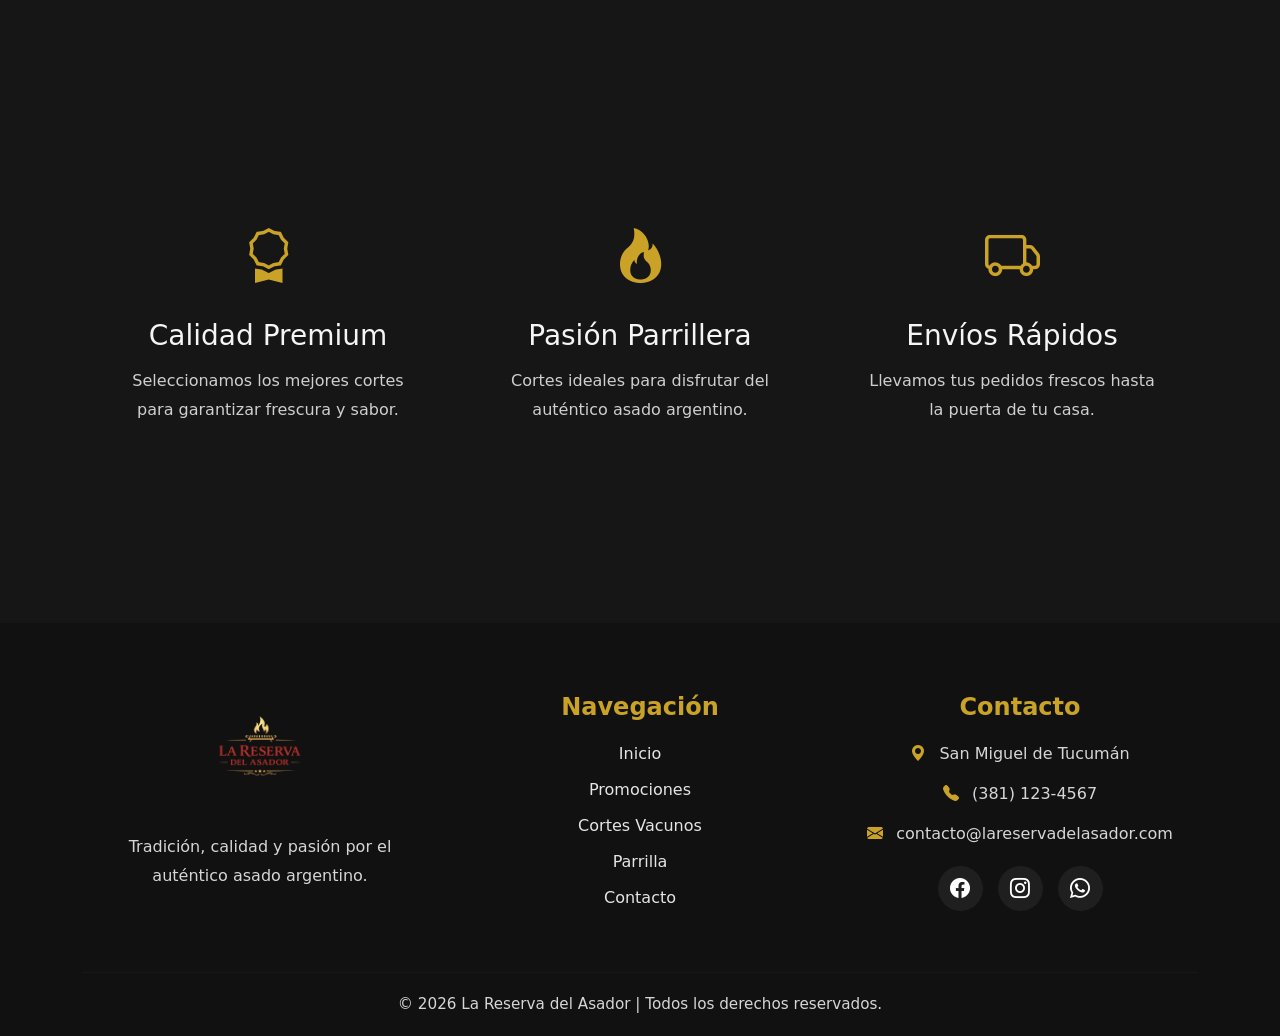
==== commit fd371e3b: "agrega linck y verifica los enlases" ====
--- a/index.html
+++ b/index.html
@@ -7,17 +7,9 @@
     <meta name="description" content="Tienda de carne" />
     <meta name="author" content="Mariano Gonzalez, Maximo Paz, Matias Romano" />
     <meta name="keywords" content="carne,wagyu,premium,argentina" />
-    <link
-      rel="shortcut icon"
-      href="./assets/img/logo.png"
-      type="image/x-icon"
-    />
-    <link
-      href="https://cdn.jsdelivr.net/npm/bootstrap@5.3.8/dist/css/bootstrap.min.css"
-      rel="stylesheet"
-      integrity="sha384-sRIl4kxILFvY47J16cr9ZwB07vP4J8+LH7qKQnuqkuIAvNWLzeN8tE5YBujZqJLB"
-      crossorigin="anonymous"
-    />
+    <link rel="shortcut icon" href="./assets/img/logo.png" type="image/x-icon" />
+    <link href="https://cdn.jsdelivr.net/npm/bootstrap@5.3.8/dist/css/bootstrap.min.css" rel="stylesheet"
+        integrity="sha384-sRIl4kxILFvY47J16cr9ZwB07vP4J8+LH7qKQnuqkuIAvNWLzeN8tE5YBujZqJLB" crossorigin="anonymous" />
     <link rel="stylesheet" href="https://cdn.jsdelivr.net/npm/bootstrap-icons@1.13.1/font/bootstrap-icons.min.css">
     <link rel="stylesheet" href="css/style.css" />
     <title>La Reserva Del asador</title>
@@ -25,566 +17,421 @@
 
 <body>
     <header>
-      <nav class="navbar navbar-expand-lg">
-     <div class="container-fluid">
-          <button
-            class="navbar-toggler"
-            type="button"
-            data-bs-toggle="collapse"
-            data-bs-target="#navbarSupportedContent"
-            aria-controls="navbarSupportedContent"
-            aria-expanded="false"
-            aria-label="Toggle navigation"
-          >
-            <span class="navbar-toggler-icon"></span>
-          </button>
-          <div class="collapse navbar-collapse" id="navbarSupportedContent">
-          <section class="parte1 flex-grow-1">
-            <div class="d-flex flex-column flex-lg-row align-items-lg-center gap-2 list-unstyled">
-              <ul class="navbar-nav">
-              <li class="nav-item">
-                <a class="nav-link active text-white  text-decoration-none" aria-current="page" href="./index.html">INICIO</a>
-              </li>
-              </ul>
-              <form class="d-flex" role="search">
-              <input
-                class="form-control form-control-sm"
-                type="search"
-                placeholder="buscar productos..."
-                aria-label="search"
-              />
-              <button
-              class="btn btn-outline-success" type="submit">
-            <i class="bi bi-search"></i>
-              </button>
-            </form>
-            </div>
-          </section>
-            <section class="parte2 d-flex flex-grow-1 justify-content-center py-2">
-            <a href="." class="text-center mx-auto d-none d-lg-block">
-              <img src="../assets/img/logo.png" alt="reserva del asador" width="350">
-            </a>
-          </section>
-           <section class="parte3 d-flex flex-grow-1 flex-column flex-lg-row align-items-lg-center justify-content-lg-end ms-lg-auto gap-3">
-            <div class="d-flex flex-column flex-lg-row align-items-lg-center gap-2">
-                <a class="nav-link active text-white text-decoration-none" href="./pages/Nosotros.html">NOSOTROS</a>
-                <a class="nav-link active text-white text-decoration-none" href="./pages/Contacto.html">CONTACTO</a>
-            </div>
-            <div class="d-flex gap-3">
-             <a class="nav-link text-white" href="./pages/login.html"><i class="bi bi-person"></i></a>
-              <a class="nav-link text-white" href="./pages/carrito.html"><i class="bi bi-cart3"></i></a>
-            </div>
-          </section>
-          </div>
-        </div>
-      </nav>
+        <nav class="navbar navbar-expand-lg">
+            <div class="container-fluid">
+                <button class="navbar-toggler" type="button" data-bs-toggle="collapse"
+                    data-bs-target="#navbarSupportedContent" aria-controls="navbarSupportedContent"
+                    aria-expanded="false" aria-label="Toggle navigation">
+                    <span class="navbar-toggler-icon"></span>
+                </button>
+                <div class="collapse navbar-collapse" id="navbarSupportedContent">
+                    <section class="parte1 flex-grow-1">
+                        <div class="d-flex flex-column flex-lg-row align-items-lg-center gap-2 list-unstyled">
+                            <ul class="navbar-nav">
+                                <li class="nav-item">
+                                    <a class="nav-link active text-white  text-decoration-none" aria-current="page"
+                                        href="./index.html">INICIO</a>
+                                </li>
+                            </ul>
+                            <form class="d-flex" role="search">
+                                <input class="form-control form-control-sm" type="search"
+                                    placeholder="buscar productos..." aria-label="search" />
+                                <button class="btn btn-outline-success" type="submit">
+                                    <i class="bi bi-search"></i>
+                                </button>
+                            </form>
+                        </div>
+                    </section>
+                    <section class="parte2 d-flex flex-grow-1 justify-content-center py-2">
+                        <a href="." class="text-center mx-auto d-none d-lg-block">
+                            <img src="../assets/img/logo.png" alt="reserva del asador" width="350">
+                        </a>
+                    </section>
+                    <section
+                        class="parte3 d-flex flex-grow-1 flex-column flex-lg-row align-items-lg-center justify-content-lg-end ms-lg-auto gap-3">
+                        <div class="d-flex flex-column flex-lg-row align-items-lg-center gap-2">
+                            <a class="nav-link active text-white text-decoration-none"
+                                href="./pages/Nosotros.html">NOSOTROS</a>
+                            <a class="nav-link active text-white text-decoration-none"
+                                href="./pages/Contacto.html">CONTACTO</a>
+                        </div>
+                        <div class="d-flex gap-3">
+                            <a class="nav-link text-white" href="./pages/login.html"><i class="bi bi-person"></i></a>
+                            <a class="nav-link text-white" href="./pages/carrito.html"><i class="bi bi-cart3"></i></a>
+                        </div>
+                    </section>
+                </div>
+            </div>
+        </nav>
     </header>
     <main>
         <section class="hero">
             <video autoplay muted loop playsinline>
-            <source src="assets/img/hero.mp4" type="video/mp4">
+                <source src="assets/img/hero.mp4" type="video/mp4">
             </video>
             <div class="overlay"></div>
             <div class="hero-content">
-        <h1>  EL ARTE DEL ASADO</h1>
-        <p>Cortes seleccionados, calidad excepcional y el auténtico sabor argentino</p>
-      </div>
+                <h1> EL ARTE DEL ASADO</h1>
+                <p>Cortes seleccionados, calidad excepcional y el auténtico sabor argentino</p>
+            </div>
         </section>
-       <section class="container py-5">
-    <div class="text-center mb-5">
-        <h2 class="fw-bold text-white"> Promociones</h2>
-        <p class="text-secondary">Aprovechá nuestras mejores ofertas.</p>
-    </div>
-    <div class="row g-4">
-        <div class="col-lg-3 col-md-6">
-            <div class="card producto h-100 shadow-sm">
-                <span class="badge bg-danger oferta">10% OFF</span>
-                <img src="assets/img/asado-x7-et-b4302d19a2f95bd7f217579442209513-480-0.webp" class="card-img-top" alt="Asado">
-                <div class="card-body d-flex flex-column">
-                    <h5 class="card-title fw-bold">Asado Premium</h5>
-                    <p class="card-text text-secondary">
-                        Corte ideal para compartir en familia.
-                    </p>
-                    <p class="text-decoration-line-through text-secondary mb-0">
-                        $18.500
-                    </p>
-                    <h4 class="text-danger fw-bold mb-3">
-                        $15.900/kg
-                    </h4>
-                    <a href="./pages/error404.html" class="btn btn-dark mt-auto">
-                        Ver producto
-                    </a>
-                </div>
-            </div>
-        </div>
-        <div class="col-lg-3 col-md-6">
-            <div class="card producto h-100 shadow-sm">
-                <span class="badge bg-danger oferta">15% OFF</span>
-                <img src="assets/img/punta-vacio-e4ce3d15fbaf72975f17579475606417-480-0.webp" class="card-img-top" alt="Vacío">
-                <div class="card-body d-flex flex-column">
-                    <h5 class="card-title fw-bold">Vacío</h5>
-                    <p class="card-text text-secondary">
-                        Jugoso y tierno para la parrilla.
-                    </p>
-                    <p class="text-decoration-line-through text-secondary mb-0">
-                        $20.000
-                    </p>
-                    <h4 class="text-danger fw-bold mb-3">
-                        $17.000/kg
-                    </h4>
-                    <a href="./pages/error404.html" class="btn btn-dark mt-auto">
-                        Ver producto
-                    </a>
-                </div>
-            </div>
-        </div>
-        <div class="col-lg-3 col-md-6">
-            <div class="card producto h-100 shadow-sm">
-                <span class="badge bg-danger oferta">20% OFF</span>
-                <img src="assets/img/bife-angosto-et-2b1f290b19474d147717579452114239-480-0.webp" class="card-img-top" alt="Bife">
-                <div class="card-body d-flex flex-column">
-                    <h5 class="card-title fw-bold">Bife de Chorizo</h5>
-                    <p class="card-text text-secondary">
-                        Uno de los cortes más elegidos.
-                    </p>
-                    <p class="text-decoration-line-through text-secondary mb-0">
-                        $22.000
-                    </p>
-                    <h4 class="text-danger fw-bold mb-3">
-                        $17.600/kg
-                    </h4>
-                    <a href="./pages/error404.html" class="btn btn-dark mt-auto">
-                        Ver producto
-                    </a>
-                </div>
-            </div>
-        </div>
-        <div class="col-lg-3 col-md-6">
-            <div class="card producto h-100 shadow-sm">
-                <span class="badge bg-danger oferta">12% OFF</span>
-                <img src="assets/img/matambre-et-2850015b5b3d0ee9ce17579472770587-480-0.webp" class="card-img-top" alt="Matambre">
-                <div class="card-body d-flex flex-column">
-                    <h5 class="card-title fw-bold">Matambre</h5>
-                    <p class="card-text text-secondary">
-                        Perfecto para la parrilla.
-                    </p>
-                    <p class="text-decoration-line-through text-secondary mb-0">
-                        $19.500
-                    </p>
-                    <h4 class="text-danger fw-bold mb-3">
-                        $17.100/kg
-                    </h4>
-                    <a href="pages/error404.html" class="btn btn-dark mt-auto">
-                        Ver producto
-                    </a>
-                </div>
-            </div>
-        </div>
-    </div>
-    <section class="container py-5">
-
-  <div class="text-center mb-5">
-    <h2 class="fw-bold text-white"> Cortes Vacunos</h2>
-    <p class="text-secondary">Los cortes más elegidos para una buena parrilla.</p>
-  </div>
-
-  <div class="row g-4">
-
-    <div class="col-lg-3 col-md-6">
-      <div class="card producto h-100 shadow-sm">
-        <img src="assets/img/entrecot.webp" class="card-img-top" alt="Asado">
-
-        <div class="card-body d-flex flex-column">
-          <h5 class="card-title fw-bold">Entrecote</h5>
-
-          <p class="card-text text-secondary">
-            Corte Premiun.
-          </p>
-
-          <a href="./pages/asado.html" class="btn btn-dark mt-auto">
-            Ver producto
-          </a>
-        </div>
-      </div>
-    </div>
-
-    <!-- Vacío -->
-    <div class="col-lg-3 col-md-6">
-      <div class="card producto h-100 shadow-sm">
-        <img src="assets/img/tomahawk.webp" class="card-img-top" alt="Vacío">
-
-        <div class="card-body d-flex flex-column">
-          <h5 class="card-title fw-bold">Tomahok</h5>
-
-          <p class="card-text text-secondary">
-            Tierno y jugoso, ideal para la parrilla.
-          </p>
-
-          <a href="./pages/vacio.html" class="btn btn-dark mt-auto">
-            Ver producto
-          </a>
-        </div>
-      </div>
-    </div>
-
-    <!-- Bife -->
-    <div class="col-lg-3 col-md-6">
-      <div class="card producto h-100 shadow-sm">
-        <img src="assets/img/ojo de fibe.webp" class="card-img-top" alt="Bife">
-
-        <div class="card-body d-flex flex-column">
-          <h5 class="card-title fw-bold">Ojo de bife</h5>
-
-          <p class="card-text text-secondary">
-            Un clasico.
-          </p>
-
-          <a href="./pages/bife.html" class="btn btn-dark mt-auto">
-            Ver producto
-          </a>
-        </div>
-      </div>
-    </div>
-
-    <!-- Matambre -->
-    <div class="col-lg-3 col-md-6">
-      <div class="card producto h-100 shadow-sm">
-        <img src="assets/img/entraña.webp" class="card-img-top" alt="Matambre">
-
-        <div class="card-body d-flex flex-column">
-          <h5 class="card-title fw-bold">Entraña</h5>
-
-          <p class="card-text text-secondary">
-            Vuelta y vuelta.
-          </p>
-
-          <a href="./pages/matambr" class="btn btn-dark mt-auto">
-            Ver producto
-          </a>
-        </div>
-      </div>
-    </div>
-
-  </div>
-  <section class="container py-5">
-
-  <div class="text-center mb-4">
-    <h2 class="fw-bold text-white">Parrilla</h2>
-    <p class="text-secondary">
-      Todo lo necesario para disfrutar un buen asado argentino.
-    </p>
-  </div>
-
-
-  <div class="row g-4">
-
-    <div class="col-lg-3 col-md-6">
-      <div class="card producto h-100 shadow-sm">
-
-        <img src="assets/img/Gemini_Generated_Image_dvu68edvu68edvu6.png" 
-        class="card-img-top imagen-producto" 
-        alt="Chorizo">
-
-        <div class="card-body d-flex flex-column">
-
-          <h5 class="fw-bold">
-            Chorizo Criollo
-          </h5>
-
-          <p class="text-secondary">
-            Sabor tradicional para arrancar la parrilla.
-          </p>
-
-          <a href="assets/img/Gemini_Generated_Image_dvu68edvu68edvu6.png" 
-          class="btn btn-dark mt-auto">
-            Ver producto
-          </a>
-
-        </div>
-
-      </div>
-    </div>
-
-
-    <div class="col-lg-3 col-md-6">
-      <div class="card producto h-100 shadow-sm">
-
-        <img src="assets/img/Morcilla.png" 
-        class="card-img-top imagen-producto" 
-        alt="Morcilla">
-
-        <div class="card-body d-flex flex-column">
-
-          <h5 class="fw-bold">
-            Morcilla
-          </h5>
-
-          <p class="text-secondary">
-            Un clásico infaltable de la parrilla argentina.
-          </p>
-
-          <a href="./pages/morcilla.html" 
-          class="btn btn-dark mt-auto">
-            Ver producto
-          </a>
-
-        </div>
-
-      </div>
-    </div>
-
-
-    <div class="col-lg-3 col-md-6">
-      <div class="card producto h-100 shadow-sm">
-
-        <img src="assets/img/provoleta.png" 
-        class="card-img-top imagen-producto" 
-        alt="Provoleta">
-
-        <div class="card-body d-flex flex-column">
-
-          <h5 class="fw-bold">
-            Provoleta
-          </h5>
-
-          <p class="text-secondary">
-            Queso fundido ideal para acompañar el asado.
-          </p>
-
-          <a href="./pages/provoleta.html" 
-          class="btn btn-dark mt-auto">
-            Ver producto
-          </a>
-
-        </div>
-
-      </div>
-    </div>
-
-
-    <div class="col-lg-3 col-md-6">
-      <div class="card producto h-100 shadow-sm">
-
-        <img src="assets/img/molleja.jpg" 
-        class="card-img-top imagen-producto" 
-        alt="Molleja">
-
-        <div class="card-body d-flex flex-column">
-
-          <h5 class="fw-bold">
-            Mollejas
-          </h5>
-
-          <p class="text-secondary">
-            Un corte gourmet para los amantes del asado.
-          </p>
-
-          <a href="./pages/molleja.html" 
-          class="btn btn-dark mt-auto">
-            Ver producto
-          </a>
-
-        </div>
-
-      </div>
-    </div>
-
-  </div>
-  <section class="publicidades">
-
-  <div class="publicidad">
-    <img src="assets/img/Publicidad.jpg" alt="Promo asado">
-
-    <div class="publicidad-texto">
-
-      <a href="#" class="btn btn-light">
-        Aprovechar
-      </a>
-    </div>
-
-  </div>
-
-
-  <div class="publicidad">
-    <img src="assets/img/Publicidad Envíos a domicilio.jpg" alt="Envíos">
-
-    <div class="publicidad-texto">
-
-      <a href="#" class="btn btn-light">
-        Pedir ahora
-      </a>
-    </div>
-
-  </div>
-
-</section>
-
-</section>
-</section>
-
-<section class="calidad-section">
-
+        <section class="container py-5">
+            <div class="text-center mb-5">
+                <h2 class="fw-bold text-white"> Promociones</h2>
+                <p class="text-secondary">Aprovechá nuestras mejores ofertas.</p>
+            </div>
+            <div class="row g-4">
+                <div class="col-lg-3 col-md-6">
+                    <div class="card producto h-100 shadow-sm">
+                        <span class="badge bg-danger oferta">10% OFF</span>
+                        <img src="assets/img/asado-x7-et-b4302d19a2f95bd7f217579442209513-480-0.webp"
+                            class="card-img-top" alt="Asado">
+                        <div class="card-body d-flex flex-column">
+                            <h5 class="card-title fw-bold">Asado Premium</h5>
+                            <p class="card-text text-secondary">
+                                Corte ideal para compartir en familia.
+                            </p>
+                            <p class="text-decoration-line-through text-secondary mb-0">
+                                $18.500
+                            </p>
+                            <h4 class="text-danger fw-bold mb-3">
+                                $15.900/kg
+                            </h4>
+                            <a href="./pages/error404.html" class="btn btn-dark mt-auto">
+                                Ver producto
+                            </a>
+                        </div>
+                    </div>
+                </div>
+                <div class="col-lg-3 col-md-6">
+                    <div class="card producto h-100 shadow-sm">
+                        <span class="badge bg-danger oferta">15% OFF</span>
+                        <img src="assets/img/punta-vacio-e4ce3d15fbaf72975f17579475606417-480-0.webp"
+                            class="card-img-top" alt="Vacío">
+                        <div class="card-body d-flex flex-column">
+                            <h5 class="card-title fw-bold">Vacío</h5>
+                            <p class="card-text text-secondary">
+                                Jugoso y tierno para la parrilla.
+                            </p>
+                            <p class="text-decoration-line-through text-secondary mb-0">
+                                $20.000
+                            </p>
+                            <h4 class="text-danger fw-bold mb-3">
+                                $17.000/kg
+                            </h4>
+                            <a href="./pages/detalledeProducto.html" class="btn btn-dark mt-auto">
+                                Ver producto
+                            </a>
+                        </div>
+                    </div>
+                </div>
+                <div class="col-lg-3 col-md-6">
+                    <div class="card producto h-100 shadow-sm">
+                        <span class="badge bg-danger oferta">20% OFF</span>
+                        <img src="assets/img/bife-angosto-et-2b1f290b19474d147717579452114239-480-0.webp"
+                            class="card-img-top" alt="Bife">
+                        <div class="card-body d-flex flex-column">
+                            <h5 class="card-title fw-bold">Bife de Chorizo</h5>
+                            <p class="card-text text-secondary">
+                                Uno de los cortes más elegidos.
+                            </p>
+                            <p class="text-decoration-line-through text-secondary mb-0">
+                                $22.000
+                            </p>
+                            <h4 class="text-danger fw-bold mb-3">
+                                $17.600/kg
+                            </h4>
+                            <a href="./pages/error404.html" class="btn btn-dark mt-auto">
+                                Ver producto
+                            </a>
+                        </div>
+                    </div>
+                </div>
+                <div class="col-lg-3 col-md-6">
+                    <div class="card producto h-100 shadow-sm">
+                        <span class="badge bg-danger oferta">12% OFF</span>
+                        <img src="assets/img/matambre-et-2850015b5b3d0ee9ce17579472770587-480-0.webp"
+                            class="card-img-top" alt="Matambre">
+                        <div class="card-body d-flex flex-column">
+                            <h5 class="card-title fw-bold">Matambre</h5>
+                            <p class="card-text text-secondary">
+                                Perfecto para la parrilla.
+                            </p>
+                            <p class="text-decoration-line-through text-secondary mb-0">
+                                $19.500
+                            </p>
+                            <h4 class="text-danger fw-bold mb-3">
+                                $17.100/kg
+                            </h4>
+                            <a href="pages/error404.html" class="btn btn-dark mt-auto">
+                                Ver producto
+                            </a>
+                        </div>
+                    </div>
+                </div>
+            </div>
+            <section class="container py-5">
+                <div class="text-center mb-5">
+                    <h2 class="fw-bold text-white"> Cortes Vacunos</h2>
+                    <p class="text-secondary">Los cortes más elegidos para una buena parrilla.</p>
+                </div>
+                <div class="row g-4">
+                    <div class="col-lg-3 col-md-6">
+                        <div class="card producto h-100 shadow-sm">
+                            <img src="assets/img/entrecot.webp" class="card-img-top" alt="Asado">
+                            <div class="card-body d-flex flex-column">
+                                <h5 class="card-title fw-bold">Entrecote</h5>
+                                <p class="card-text text-secondary">
+                                    Corte Premiun.
+                                </p>
+                                <a href="./pages/asado.html" class="btn btn-dark mt-auto">
+                                    Ver producto
+                                </a>
+                            </div>
+                        </div>
+                    </div>
+                    <div class="col-lg-3 col-md-6">
+                        <div class="card producto h-100 shadow-sm">
+                            <img src="assets/img/tomahawk.webp" class="card-img-top" alt="Vacío">
+                            <div class="card-body d-flex flex-column">
+                                <h5 class="card-title fw-bold">Tomahawk</h5>
+                                <p class="card-text text-secondary">
+                                    Tierno y jugoso, ideal para la parrilla.
+                                </p>
+                                <a href="./pages/detalledeProducto1.html" class="btn btn-dark mt-auto">
+                                    Ver producto
+                                </a>
+                            </div>
+                        </div>
+                    </div>
+                    <div class="col-lg-3 col-md-6">
+                        <div class="card producto h-100 shadow-sm">
+                            <img src="assets/img/ojo de fibe.webp" class="card-img-top" alt="Bife">
+                            <div class="card-body d-flex flex-column">
+                                <h5 class="card-title fw-bold">Ojo de bife</h5>
+                                <p class="card-text text-secondary">
+                                    Un clasico.
+                                </p>
+                                <a href="./pages/bife.html" class="btn btn-dark mt-auto">
+                                    Ver producto
+                                </a>
+                            </div>
+                        </div>
+                    </div>
+                    <div class="col-lg-3 col-md-6">
+                        <div class="card producto h-100 shadow-sm">
+                            <img src="assets/img/entraña.webp" class="card-img-top" alt="Matambre">
+                            <div class="card-body d-flex flex-column">
+                                <h5 class="card-title fw-bold">Entraña</h5>
+                                <p class="card-text text-secondary">
+                                    Vuelta y vuelta.
+                                </p>
+                                <a href="./pages/matambr" class="btn btn-dark mt-auto">
+                                    Ver producto
+                                </a>
+                            </div>
+                        </div>
+                    </div>
+                </div>
+                <section class="container py-5">
+                    <div class="text-center mb-4">
+                        <h2 class="fw-bold text-white">Parrilla</h2>
+                        <p class="text-secondary">
+                            Todo lo necesario para disfrutar un buen asado argentino.
+                        </p>
+                    </div>
+                    <div class="row g-4">
+                        <div class="col-lg-3 col-md-6">
+                            <div class="card producto h-100 shadow-sm">
+                                <img src="assets/img/Gemini_Generated_Image_dvu68edvu68edvu6.png"
+                                    class="card-img-top imagen-producto" alt="Chorizo">
+                                <div class="card-body d-flex flex-column">
+                                    <h5 class="fw-bold">
+                                        Chorizo Criollo
+                                    </h5>
+                                    <p class="text-secondary">
+                                        Sabor tradicional para arrancar la parrilla.
+                                    </p>
+                                    <a href="assets/img/Gemini_Generated_Image_dvu68edvu68edvu6.png"
+                                        class="btn btn-dark mt-auto">
+                                        Ver producto
+                                    </a>
+                                </div>
+                            </div>
+                        </div>
+                        <div class="col-lg-3 col-md-6">
+                            <div class="card producto h-100 shadow-sm">
+                                <img src="assets/img/Morcilla.png" class="card-img-top imagen-producto" alt="Morcilla">
+                                <div class="card-body d-flex flex-column">
+                                    <h5 class="fw-bold">
+                                        Morcilla
+                                    </h5>
+                                    <p class="text-secondary">
+                                        Un clásico infaltable de la parrilla argentina.
+                                    </p>
+                                    <a href="./pages/morcilla.html" class="btn btn-dark mt-auto">
+                                        Ver producto
+                                    </a>
+                                </div>
+                            </div>
+                        </div>
+                        <div class="col-lg-3 col-md-6">
+                            <div class="card producto h-100 shadow-sm">
+                                <img src="assets/img/provoleta.png" class="card-img-top imagen-producto"
+                                    alt="Provoleta">
+                                <div class="card-body d-flex flex-column">
+                                    <h5 class="fw-bold">
+                                        Provoleta
+                                    </h5>
+                                    <p class="text-secondary">
+                                        Queso fundido ideal para acompañar el asado.
+                                    </p>
+                                    <a href="./pages/provoleta.html" class="btn btn-dark mt-auto">
+                                        Ver producto
+                                    </a>
+                                </div>
+                            </div>
+                        </div>
+                        <div class="col-lg-3 col-md-6">
+                            <div class="card producto h-100 shadow-sm">
+                                <img src="assets/img/molleja.jpg" class="card-img-top imagen-producto" alt="Molleja">
+                                <div class="card-body d-flex flex-column">
+                                    <h5 class="fw-bold">
+                                        Mollejas
+                                    </h5>
+                                    <p class="text-secondary">
+                                        Un corte gourmet para los amantes del asado.
+                                    </p>
+                                    <a href="./pages/molleja.html" class="btn btn-dark mt-auto">
+                                        Ver producto
+                                    </a>
+                                </div>
+                            </div>
+                        </div>
+                    </div>
+                    <section class="publicidades">
+                        <div class="publicidad">
+                            <img src="assets/img/Publicidad.jpg" alt="Promo asado">
+                            <div class="publicidad-texto">
+                                <a href="#" class="btn btn-light">
+                                    Aprovechar
+                                </a>
+                            </div>
+                        </div>
+                        <div class="publicidad">
+                            <img src="assets/img/Publicidad Envíos a domicilio.jpg" alt="Envíos">
+                            <div class="publicidad-texto">
+                                <a href="#" class="btn btn-light">
+                                    Pedir ahora
+                                </a>
+                            </div>
+                        </div>
+                    </section>
+                </section>
+            </section>
+            <section class="calidad-section">
+                <div class="container">
+                    <div class="row text-center">
+                        <div class="col-lg-4 mb-4">
+                            <div class="beneficio-card">
+                                <div class="beneficio-icono">
+                                    <i class="bi bi-award"></i>
+                                </div>
+                                <h3 class="beneficio-titulo">
+                                    Calidad Premium
+                                </h3>
+                                <p class="beneficio-texto">
+                                    Seleccionamos los mejores cortes para garantizar frescura y sabor.
+                                </p>
+                            </div>
+                        </div>
+                        <div class="col-lg-4 mb-4">
+                            <div class="beneficio-card">
+                                <div class="beneficio-icono">
+                                    <i class="bi bi-fire"></i>
+                                </div>
+                                <h3 class="beneficio-titulo">
+                                    Pasión Parrillera
+                                </h3>
+                                <p class="beneficio-texto">
+                                    Cortes ideales para disfrutar del auténtico asado argentino.
+                                </p>
+                            </div>
+                        </div>
+                        <div class="col-lg-4 mb-4">
+                            <div class="beneficio-card">
+                                <div class="beneficio-icono">
+                                    <i class="bi bi-truck"></i>
+                                </div>
+                                <h3 class="beneficio-titulo">
+                                    Envíos Rápidos
+                                </h3>
+                                <p class="beneficio-texto">
+                                    Llevamos tus pedidos frescos hasta la puerta de tu casa.
+                                </p>
+                            </div>
+                        </div>
+                    </div>
+                </div>
+            </section>
+    </main>
+        <footer class="footer-reserva">
     <div class="container">
-
-        <div class="row text-center">
-
-            <div class="col-lg-4 mb-4">
-
-                <div class="beneficio-card">
-
-                    <div class="beneficio-icono">
-                        <i class="bi bi-award"></i>
-                    </div>
-
-                    <h3 class="beneficio-titulo">
-                        Calidad Premium
-                    </h3>
-
-                    <p class="beneficio-texto">
-                        Seleccionamos los mejores cortes para garantizar frescura y sabor.
-                    </p>
-
-                </div>
-
-            </div>
-
-            <div class="col-lg-4 mb-4">
-
-                <div class="beneficio-card">
-
-                    <div class="beneficio-icono">
-                        <i class="bi bi-fire"></i>
-                    </div>
-
-                    <h3 class="beneficio-titulo">
-                        Pasión Parrillera
-                    </h3>
-
-                    <p class="beneficio-texto">
-                        Cortes ideales para disfrutar del auténtico asado argentino.
-                    </p>
-
-                </div>
-
-            </div>
-
-            <div class="col-lg-4 mb-4">
-
-                <div class="beneficio-card">
-
-                    <div class="beneficio-icono">
-                        <i class="bi bi-truck"></i>
-                    </div>
-
-                    <h3 class="beneficio-titulo">
-                        Envíos Rápidos
-                    </h3>
-
-                    <p class="beneficio-texto">
-                        Llevamos tus pedidos frescos hasta la puerta de tu casa.
-                    </p>
-
-                </div>
-
-            </div>
-
-        </div>
-
-    </div>
-    
-</section>
-
-    </main>
-
-        <footer class="footer-reserva">
-
-    <div class="container">
-
         <div class="row gy-5 text-center">
-
-            <!-- Logo -->
             <div class="col-12 col-md-6 col-lg-4">
-
                 <img src="./assets/img/logo.png"
                      alt="Logo La Reserva del Asador"
                      class="logo-footer">
-
                 <p class="footer-descripcion">
                     Tradición, calidad y pasión por el auténtico asado argentino.
                 </p>
-
-            </div>
-
-            <!-- Navegación -->
+            </div>
             <div class="col-12 col-md-6 col-lg-4">
-
                 <h4>Navegación</h4>
-
                 <ul class="footer-links">
-
                     <li><a href="#">Inicio</a></li>
-
                     <li><a href="#">Promociones</a></li>
-
                     <li><a href="#">Cortes Vacunos</a></li>
-
                     <li><a href="#">Parrilla</a></li>
-
                     <li><a href="#">Contacto</a></li>
-
                 </ul>
-
-            </div>
-
-            <!-- Contacto -->
+            </div>
             <div class="col-12 col-lg-4">
-
                 <h4>Contacto</h4>
-
                 <p>
                     <i class="bi bi-geo-alt-fill"></i>
                     San Miguel de Tucumán
                 </p>
-
                 <p>
                     <i class="bi bi-telephone-fill"></i>
                     (381) 123-4567
                 </p>
-
                 <p>
                     <i class="bi bi-envelope-fill"></i>
                     contacto@lareservadelasador.com
                 </p>
-
                 <div class="redes">
-
                     <a href="#">
                         <i class="bi bi-facebook"></i>
                     </a>
-
                     <a href="#">
                         <i class="bi bi-instagram"></i>
                     </a>
-
                     <a href="#">
                         <i class="bi bi-whatsapp"></i>
                     </a>
-
-                </div>
-
-            </div>
-
+                </div>
+            </div>
         </div>
-
         <hr>
-
         <p class="copyright">
             © 2026 La Reserva del Asador | Todos los derechos reservados.
         </p>
-
     </div>
-
     </footer>
+    <script src="https://cdn.jsdelivr.net/npm/bootstrap@5.3.8/dist/js/bootstrap.bundle.min.js"
+        integrity="sha384-FKyoEForCGlyvwx9Hj09JcYn3nv7wiPVlz7YYwJrWVcXK/BmnVDxM+D2scQbITxI"
+        crossorigin="anonymous"></script></footer>
     <script src="https://cdn.jsdelivr.net/npm/bootstrap@5.3.8/dist/js/bootstrap.bundle.min.js"
         integrity="sha384-FKyoEForCGlyvwx9Hj09JcYn3nv7wiPVlz7YYwJrWVcXK/BmnVDxM+D2scQbITxI"
         crossorigin="anonymous"></script>
--- a/css/style.css
+++ b/css/style.css
@@ -238,6 +238,30 @@
     color: #cfcfcf;
     line-height: 1.8;
 }
+.beneficio-card{
+    padding: 30px;
+    transition: .3s;
+}
+
+.beneficio-card:hover{
+    transform: translateY(-10px);
+}
+
+.beneficio-icono{
+    font-size: 55px;
+    color: #C9A227;
+    margin-bottom: 20px;
+}
+
+.beneficio-titulo{
+    color: #F5F5F5;
+    margin-bottom: 15px;
+}
+
+.beneficio-texto{
+    color: #cfcfcf;
+    line-height: 1.8;
+}
 .footer-reserva{
     background-color: #111;
     padding: 70px 0 20px;
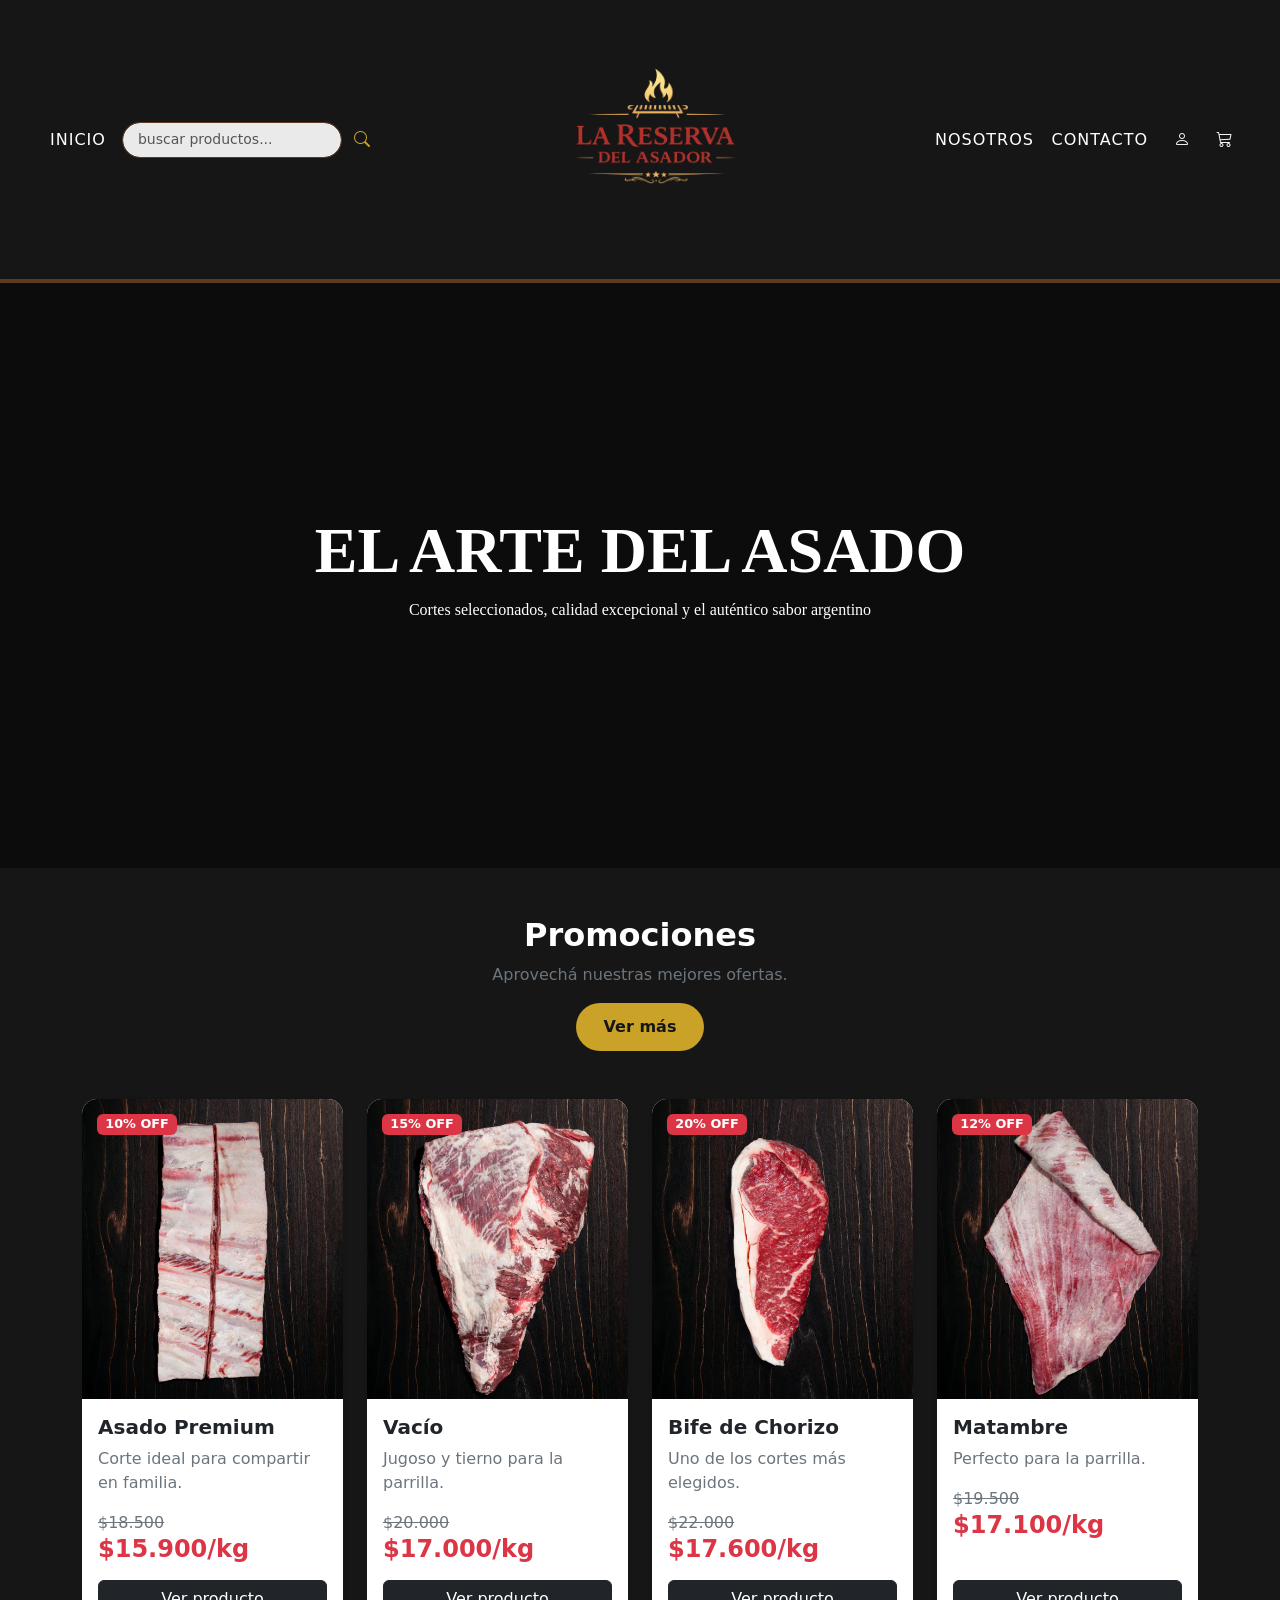
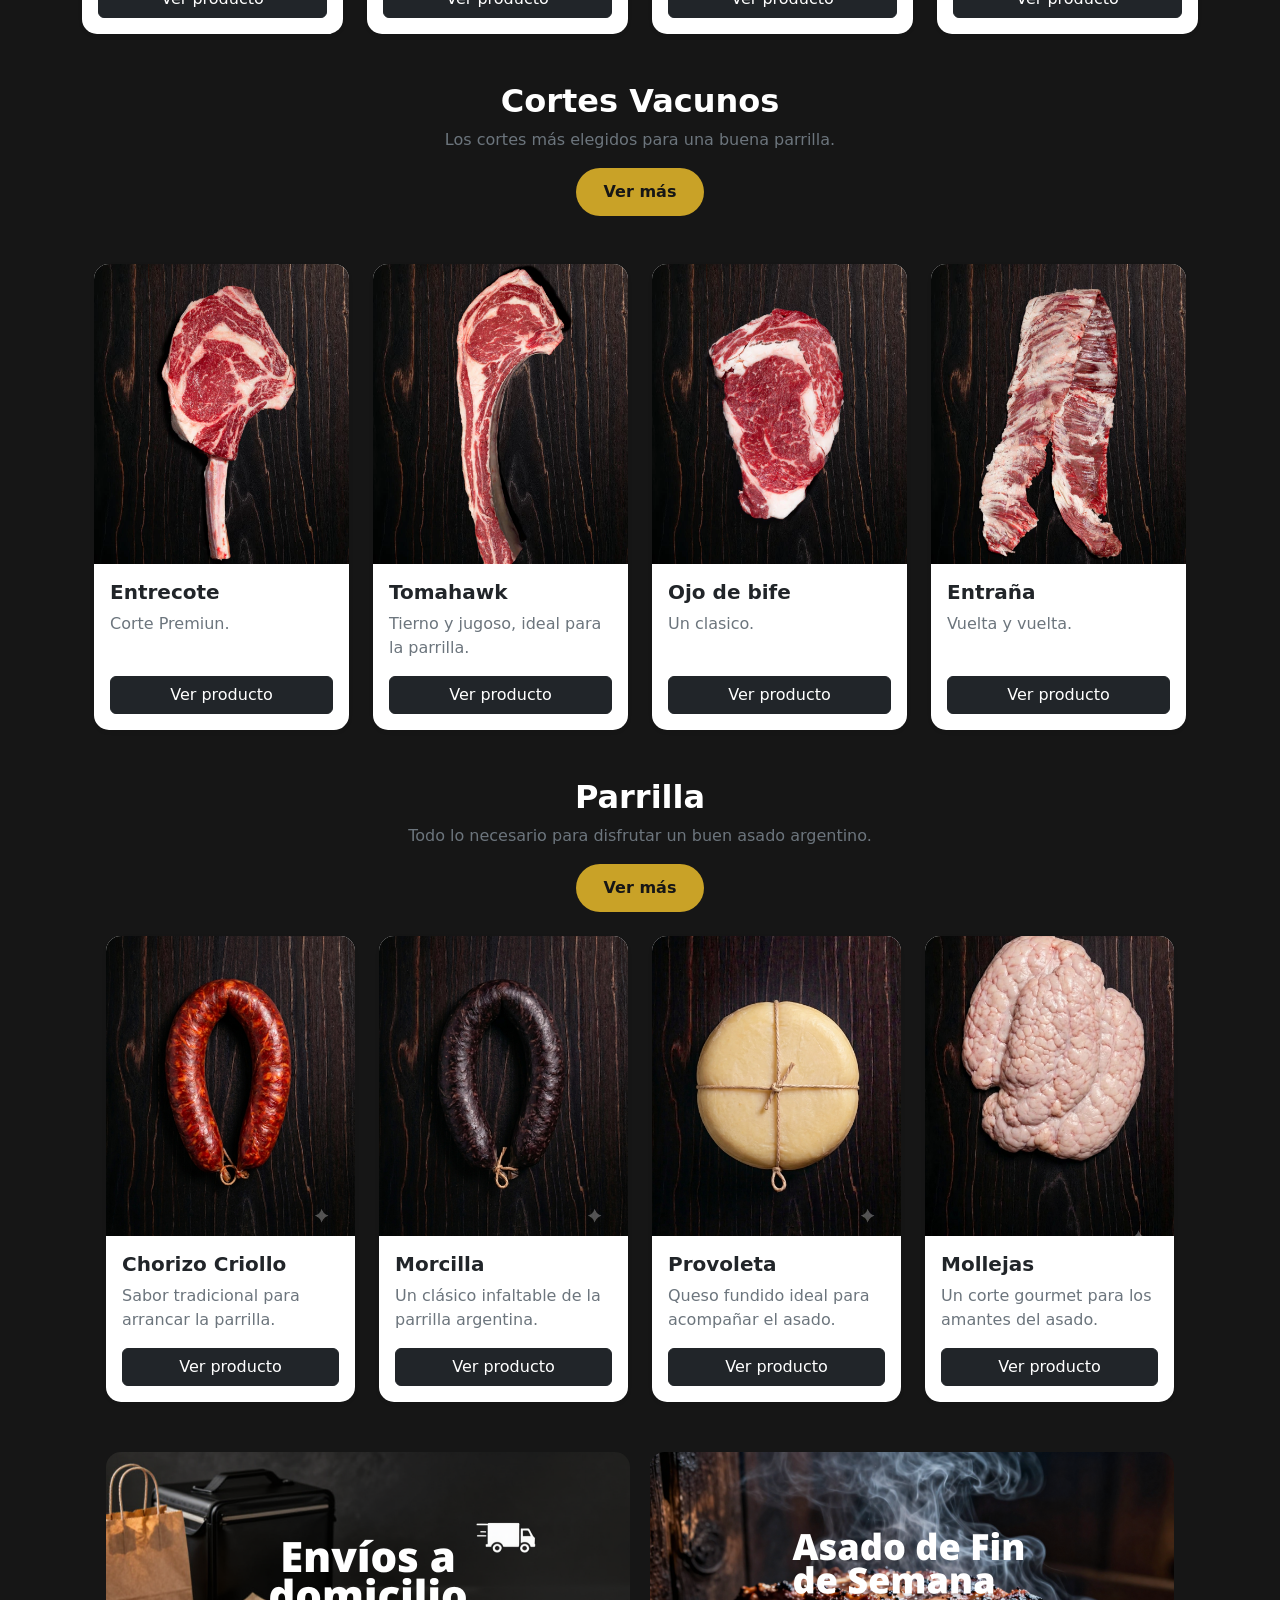
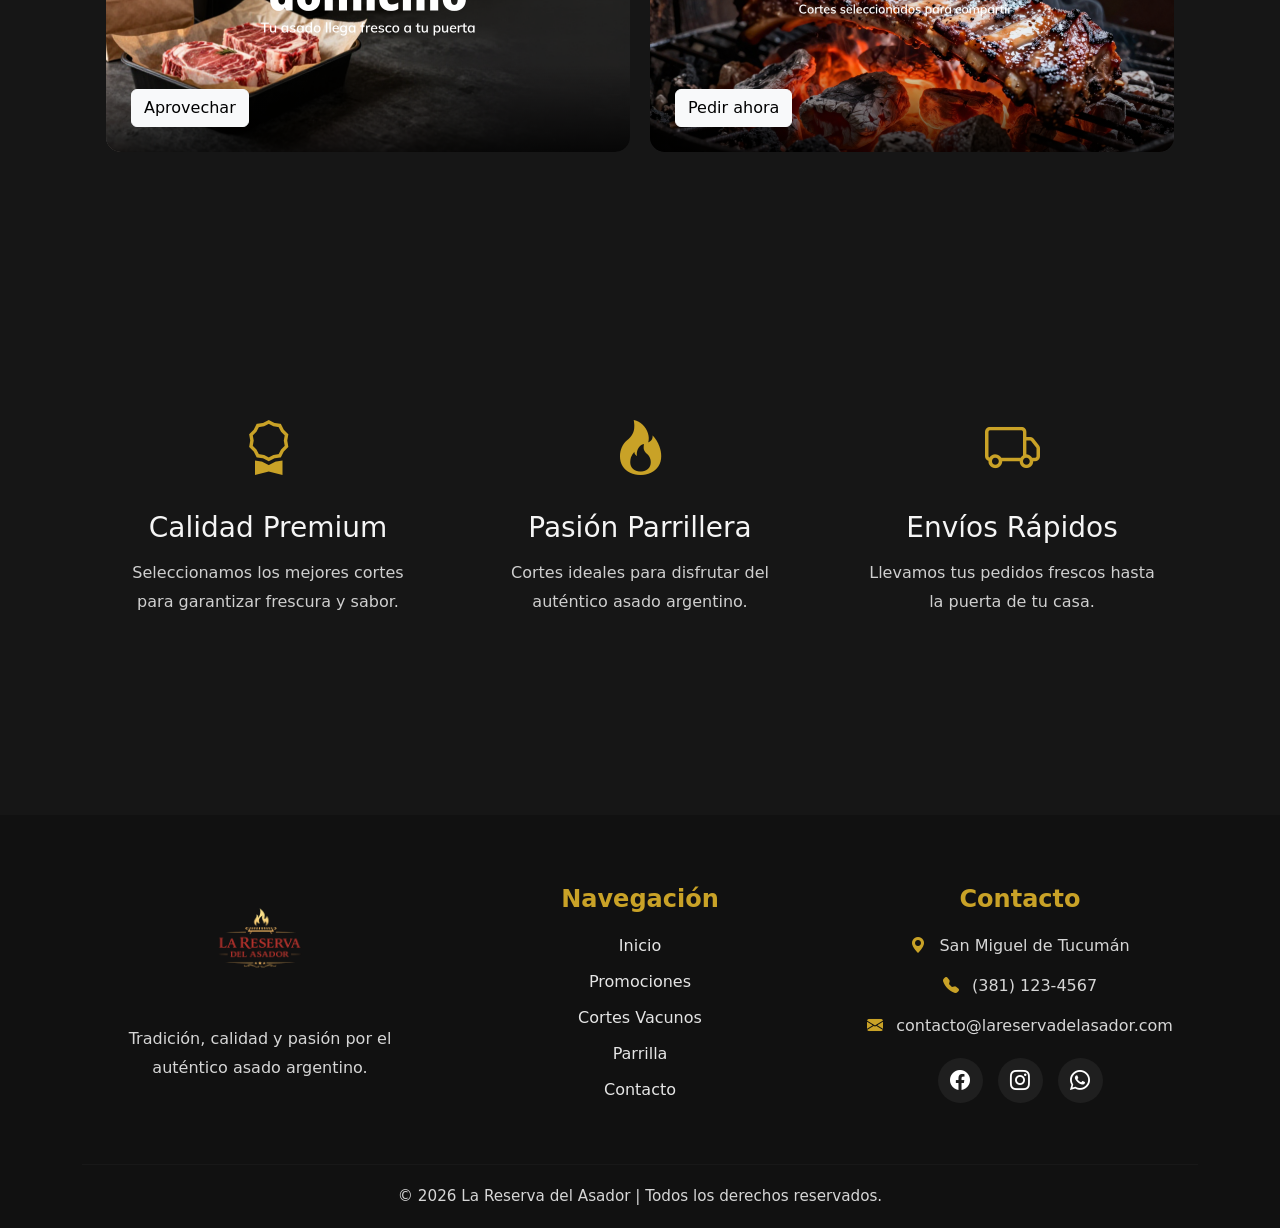
==== commit 42f1e99b: "termine categoria y soluciones unos problemas del index" ====
--- a/index.html
+++ b/index.html
@@ -79,6 +79,7 @@
             <div class="text-center mb-5">
                 <h2 class="fw-bold text-white"> Promociones</h2>
                 <p class="text-secondary">Aprovechá nuestras mejores ofertas.</p>
+                <a href="../index.html" class="btn btn-inicio"> Ver más</a>
             </div>
             <div class="row g-4">
                 <div class="col-lg-3 col-md-6">
@@ -174,6 +175,7 @@
                 <div class="text-center mb-5">
                     <h2 class="fw-bold text-white"> Cortes Vacunos</h2>
                     <p class="text-secondary">Los cortes más elegidos para una buena parrilla.</p>
+                    <a href="pages/Categoria.html" class="btn btn-inicio"> Ver más</a>       
                 </div>
                 <div class="row g-4">
                     <div class="col-lg-3 col-md-6">
@@ -212,7 +214,7 @@
                                 <p class="card-text text-secondary">
                                     Un clasico.
                                 </p>
-                                <a href="./pages/bife.html" class="btn btn-dark mt-auto">
+                                <a href="pages/error404.html" class="btn btn-dark mt-auto">
                                     Ver producto
                                 </a>
                             </div>
@@ -226,7 +228,7 @@
                                 <p class="card-text text-secondary">
                                     Vuelta y vuelta.
                                 </p>
-                                <a href="./pages/matambr" class="btn btn-dark mt-auto">
+                                <a href="pages/error404.html" class="btn btn-dark mt-auto">
                                     Ver producto
                                 </a>
                             </div>
@@ -239,6 +241,7 @@
                         <p class="text-secondary">
                             Todo lo necesario para disfrutar un buen asado argentino.
                         </p>
+                        <a href="pages/error404.html" class="btn btn-inicio"> Ver más</a>
                     </div>
                     <div class="row g-4">
                         <div class="col-lg-3 col-md-6">
@@ -252,7 +255,7 @@
                                     <p class="text-secondary">
                                         Sabor tradicional para arrancar la parrilla.
                                     </p>
-                                    <a href="assets/img/Gemini_Generated_Image_dvu68edvu68edvu6.png"
+                                    <a href="pages/error404.html"
                                         class="btn btn-dark mt-auto">
                                         Ver producto
                                     </a>
@@ -269,7 +272,7 @@
                                     <p class="text-secondary">
                                         Un clásico infaltable de la parrilla argentina.
                                     </p>
-                                    <a href="./pages/morcilla.html" class="btn btn-dark mt-auto">
+                                    <a href="./pages/detalledeProducto2.html" class="btn btn-dark mt-auto">
                                         Ver producto
                                     </a>
                                 </div>
@@ -286,7 +289,7 @@
                                     <p class="text-secondary">
                                         Queso fundido ideal para acompañar el asado.
                                     </p>
-                                    <a href="./pages/provoleta.html" class="btn btn-dark mt-auto">
+                                    <a href="pages/error404.html" class="btn btn-dark mt-auto">
                                         Ver producto
                                     </a>
                                 </div>
@@ -294,7 +297,7 @@
                         </div>
                         <div class="col-lg-3 col-md-6">
                             <div class="card producto h-100 shadow-sm">
-                                <img src="assets/img/molleja.jpg" class="card-img-top imagen-producto" alt="Molleja">
+                                <img src="assets/img/Gemini_Generated_Image_poc3bzpoc3bzpoc3.png" class="card-img-top imagen-producto" alt="Molleja">
                                 <div class="card-body d-flex flex-column">
                                     <h5 class="fw-bold">
                                         Mollejas
@@ -302,7 +305,7 @@
                                     <p class="text-secondary">
                                         Un corte gourmet para los amantes del asado.
                                     </p>
-                                    <a href="./pages/molleja.html" class="btn btn-dark mt-auto">
+                                    <a href="pages/error404.html" class="btn btn-dark mt-auto">
                                         Ver producto
                                     </a>
                                 </div>
@@ -311,17 +314,17 @@
                     </div>
                     <section class="publicidades">
                         <div class="publicidad">
-                            <img src="assets/img/Publicidad.jpg" alt="Promo asado">
+                            <img src="assets/img/envios 22.png" alt="Promo asado">
                             <div class="publicidad-texto">
-                                <a href="#" class="btn btn-light">
+                                <a href="pages/error404.html" class="btn btn-light">
                                     Aprovechar
                                 </a>
                             </div>
                         </div>
                         <div class="publicidad">
-                            <img src="assets/img/Publicidad Envíos a domicilio.jpg" alt="Envíos">
+                            <img src="assets/img/Publicidad Envíos a domicilio 22.png" alt="Envíos">
                             <div class="publicidad-texto">
-                                <a href="#" class="btn btn-light">
+                                <a href="pages/Categoria.html" class="btn btn-light">
                                     Pedir ahora
                                 </a>
                             </div>
@@ -389,11 +392,11 @@
             <div class="col-12 col-md-6 col-lg-4">
                 <h4>Navegación</h4>
                 <ul class="footer-links">
-                    <li><a href="#">Inicio</a></li>
-                    <li><a href="#">Promociones</a></li>
-                    <li><a href="#">Cortes Vacunos</a></li>
-                    <li><a href="#">Parrilla</a></li>
-                    <li><a href="#">Contacto</a></li>
+                    <li><a href="index.html">Inicio</a></li>
+                    <li><a href="pages/error404.html">Promociones</a></li>
+                    <li><a href="pages/Categoria.html">Cortes Vacunos</a></li>
+                    <li><a href="pages/error404.html">Parrilla</a></li>
+                    <li><a href="pages/Contacto.html">Contacto</a></li>
                 </ul>
             </div>
             <div class="col-12 col-lg-4">
@@ -411,13 +414,13 @@
                     contacto@lareservadelasador.com
                 </p>
                 <div class="redes">
-                    <a href="#">
+                    <a href="pages/error404.html">
                         <i class="bi bi-facebook"></i>
                     </a>
-                    <a href="#">
+                    <a href="pages/error404.html">
                         <i class="bi bi-instagram"></i>
                     </a>
-                    <a href="#">
+                    <a href="pages/error404.html">
                         <i class="bi bi-whatsapp"></i>
                     </a>
                 </div>
--- a/css/style.css
+++ b/css/style.css
@@ -352,4 +352,20 @@
     color: #8f8f8f;
     margin-bottom: 0;
     font-size: .95rem;
+}
+.btn-inicio{
+    background:#C9A227;
+    color:#161616;
+    border:none;
+    border-radius:30px;
+    padding:12px 28px;
+    font-weight:600;
+    transition:.3s;
+    text-decoration:none;
+}
+
+.btn-inicio:hover{
+    background:#ffffff;
+    color:#161616;
+    transform:translateY(-3px);
 }
